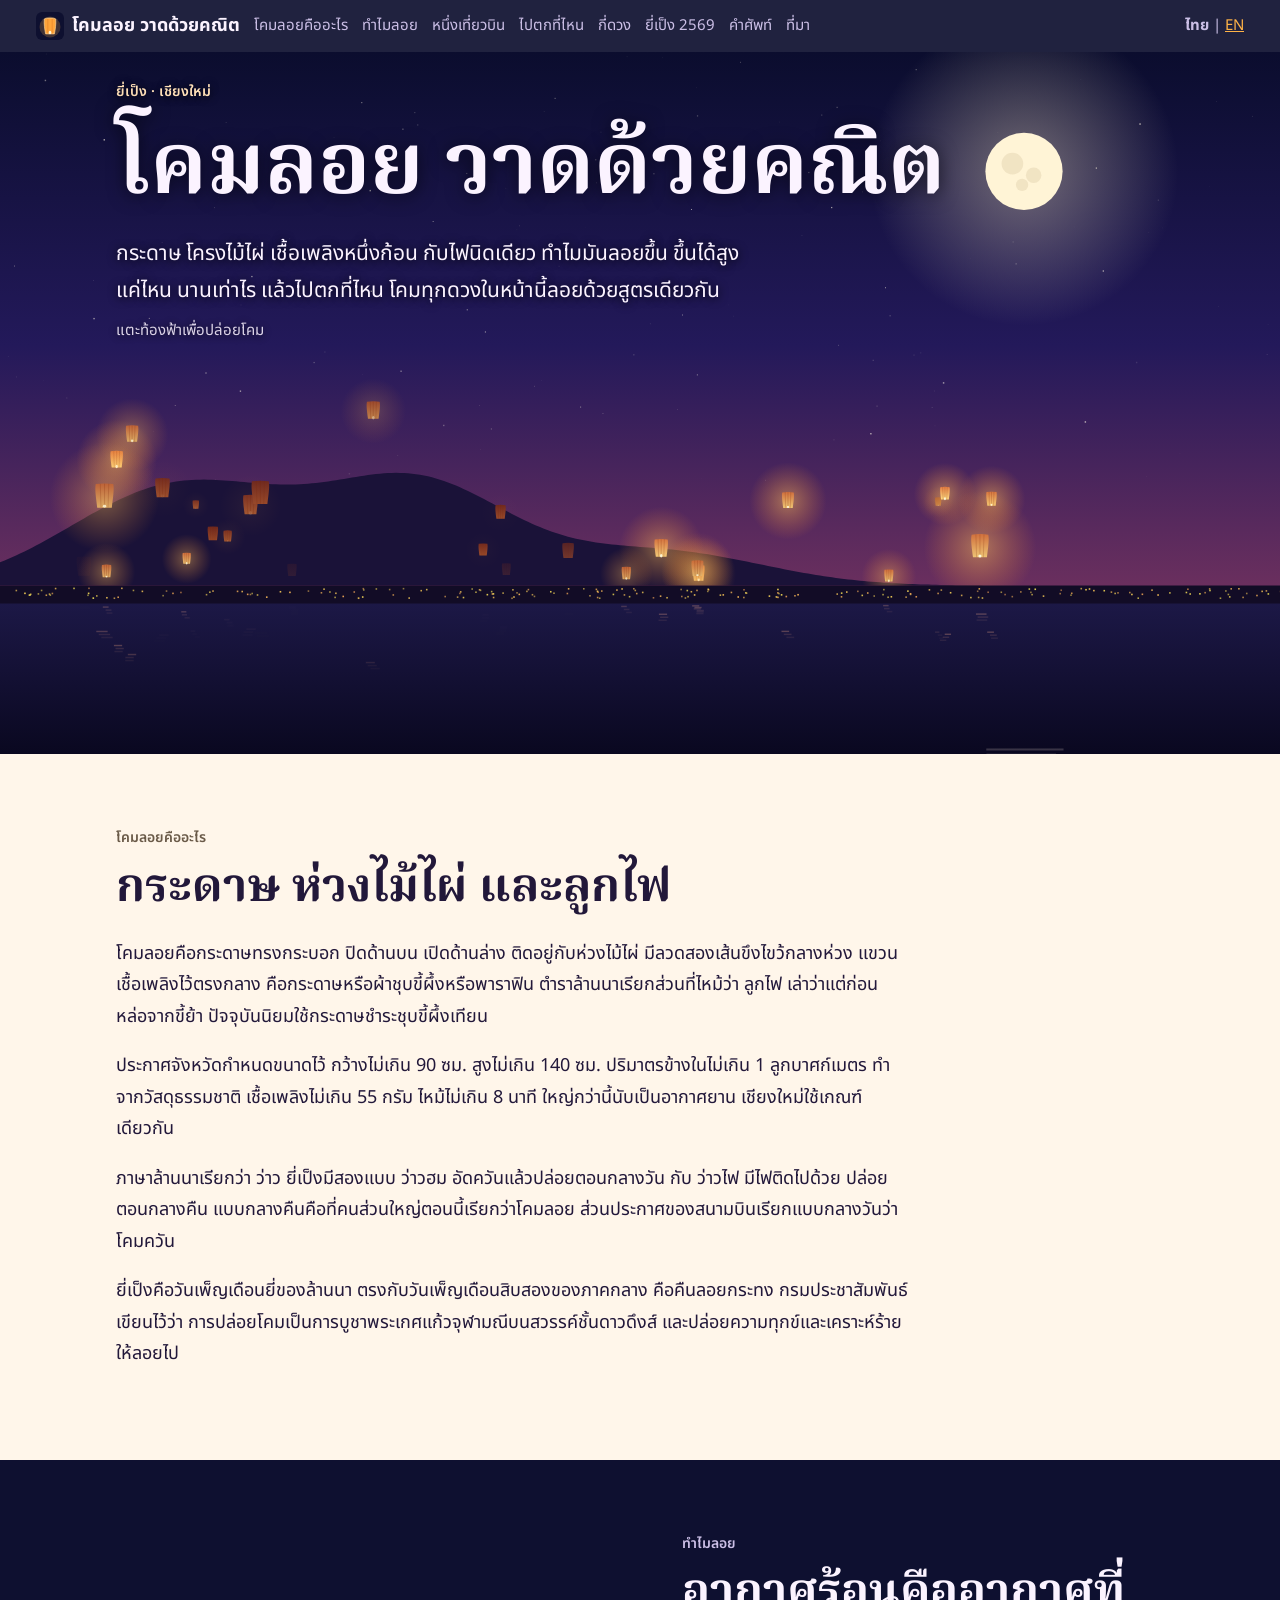
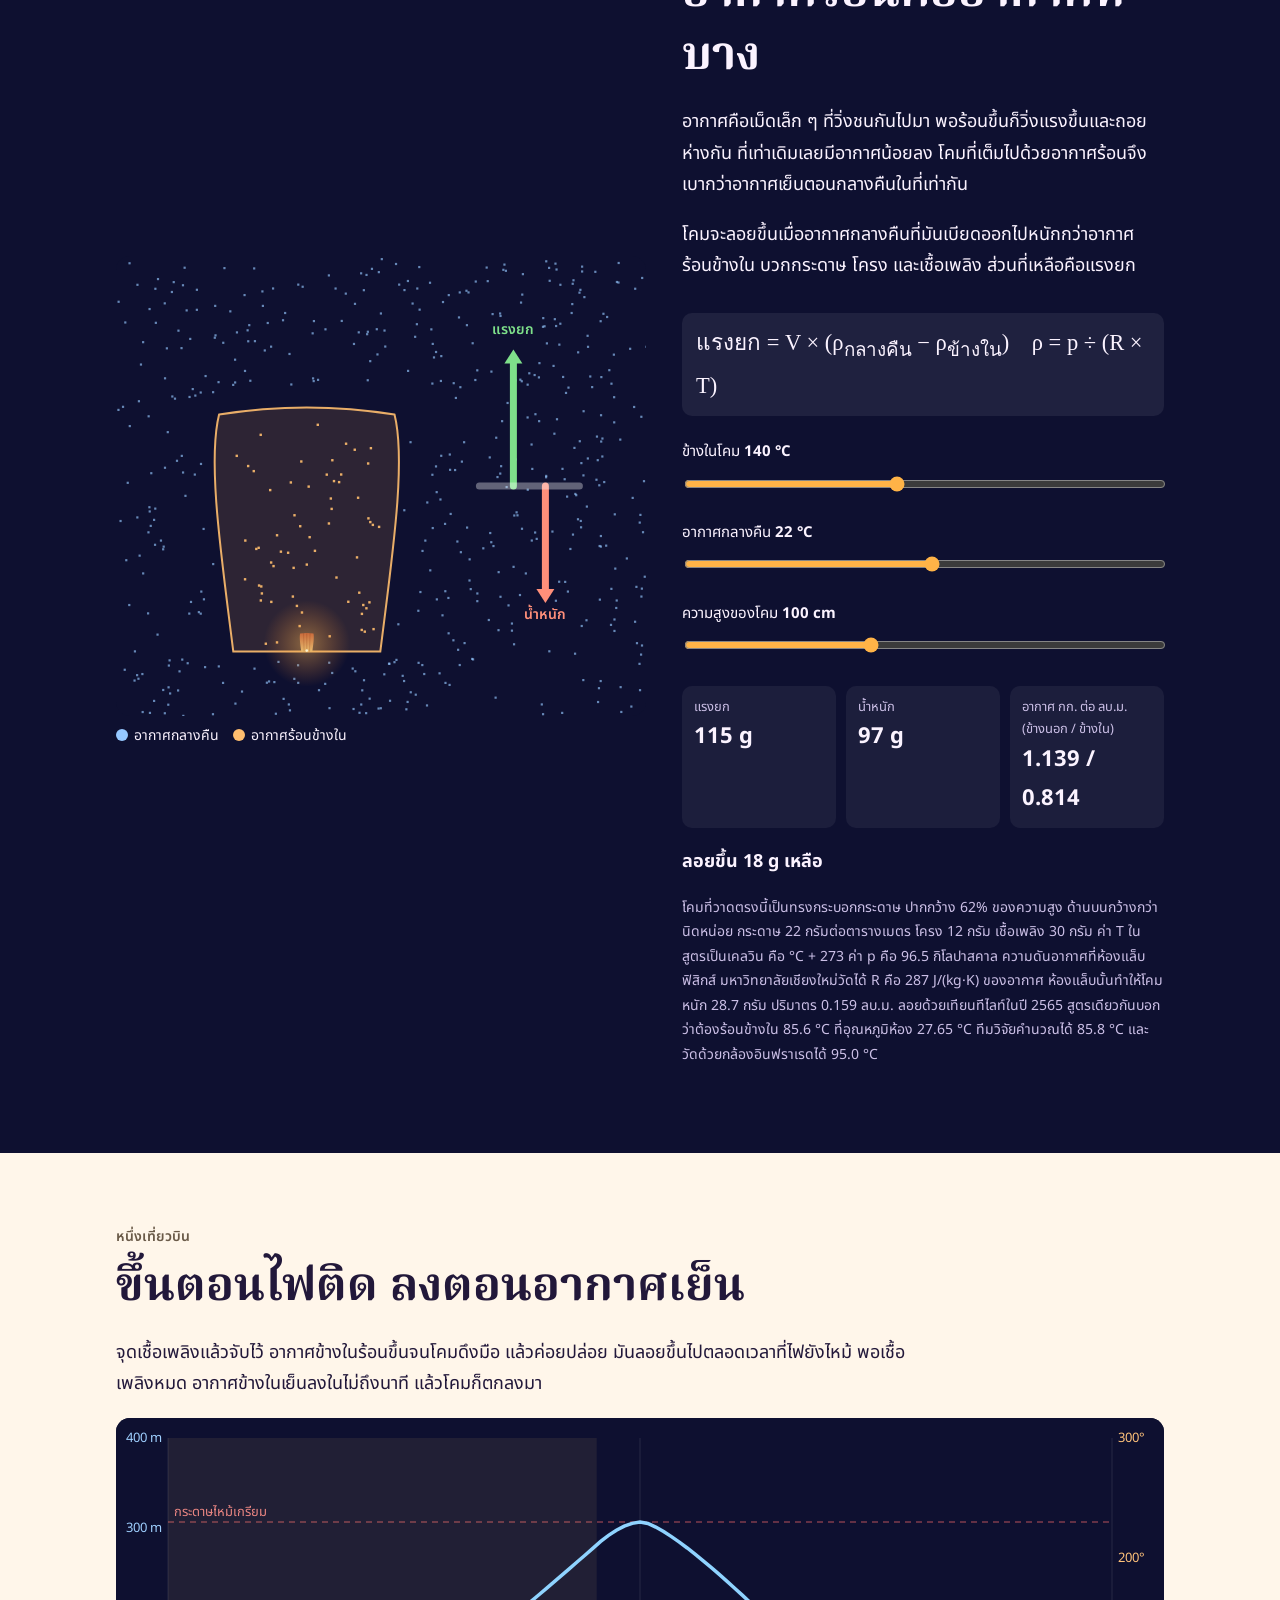
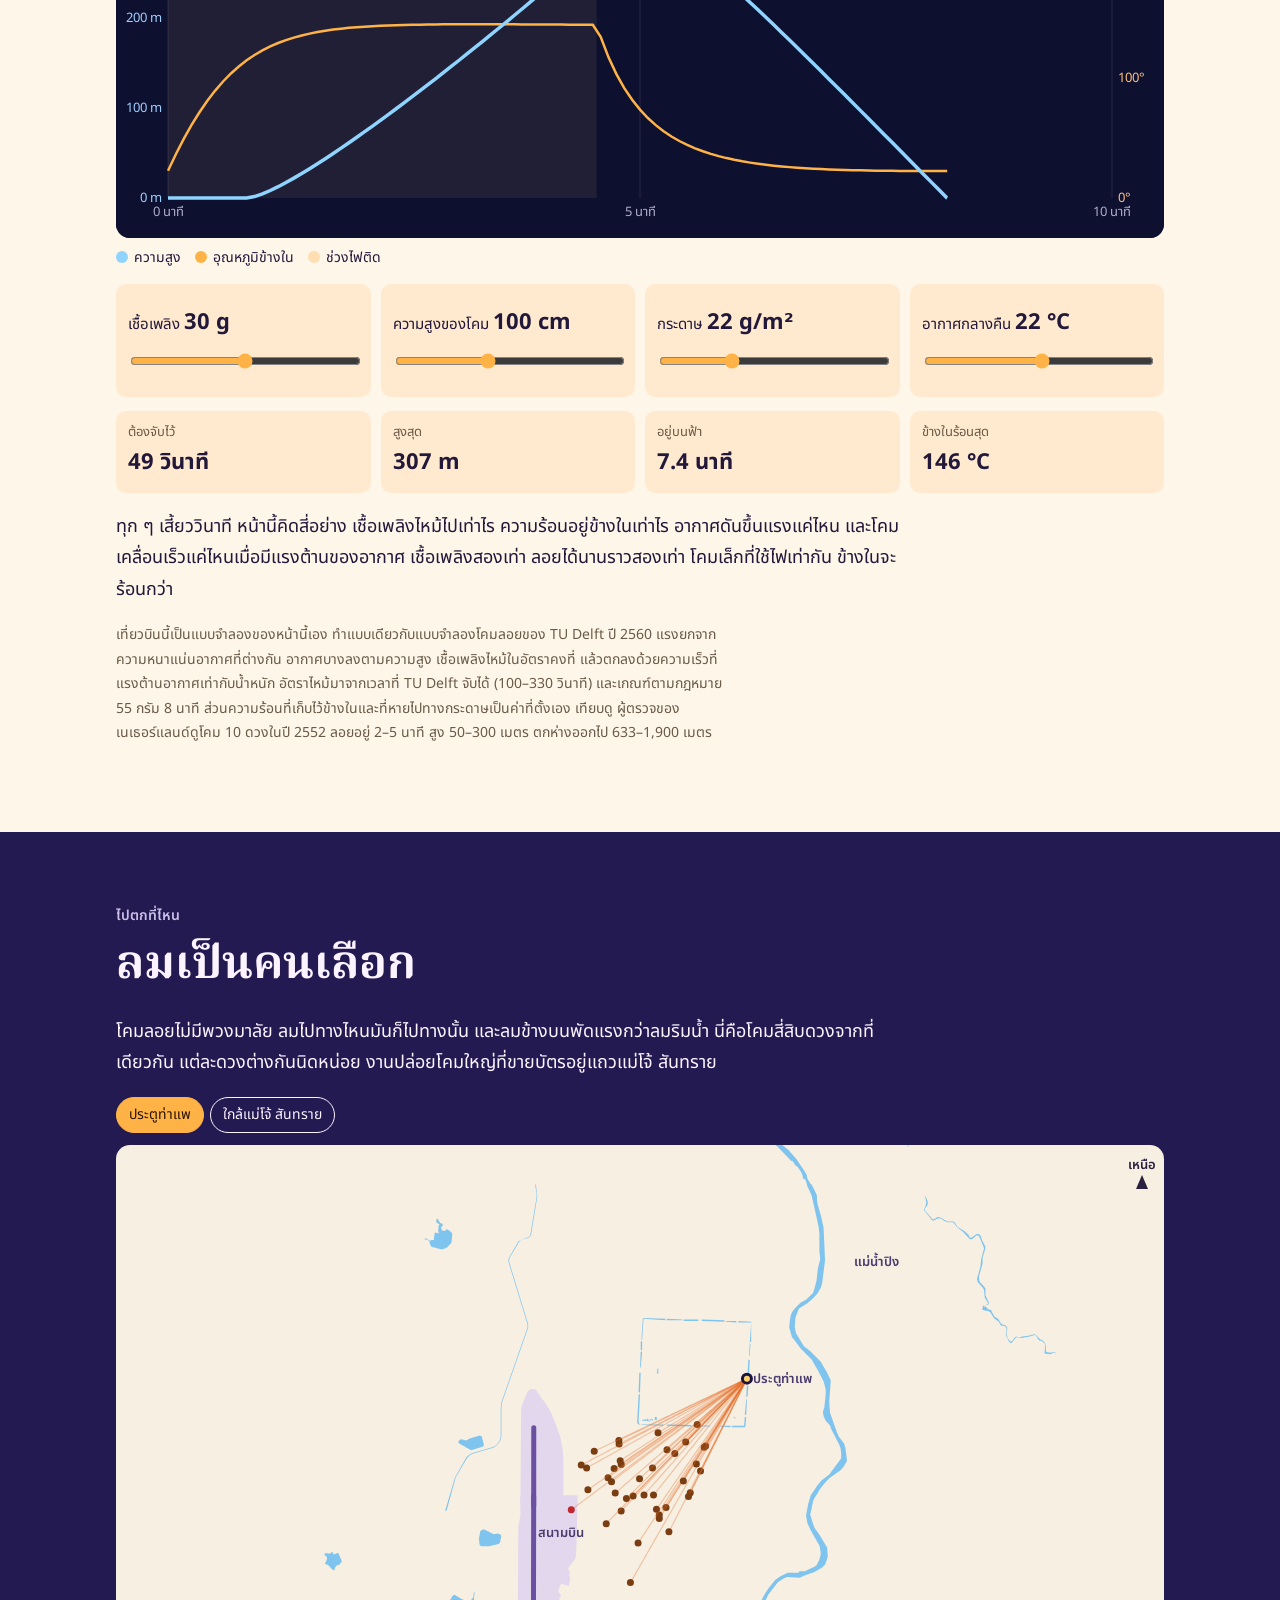
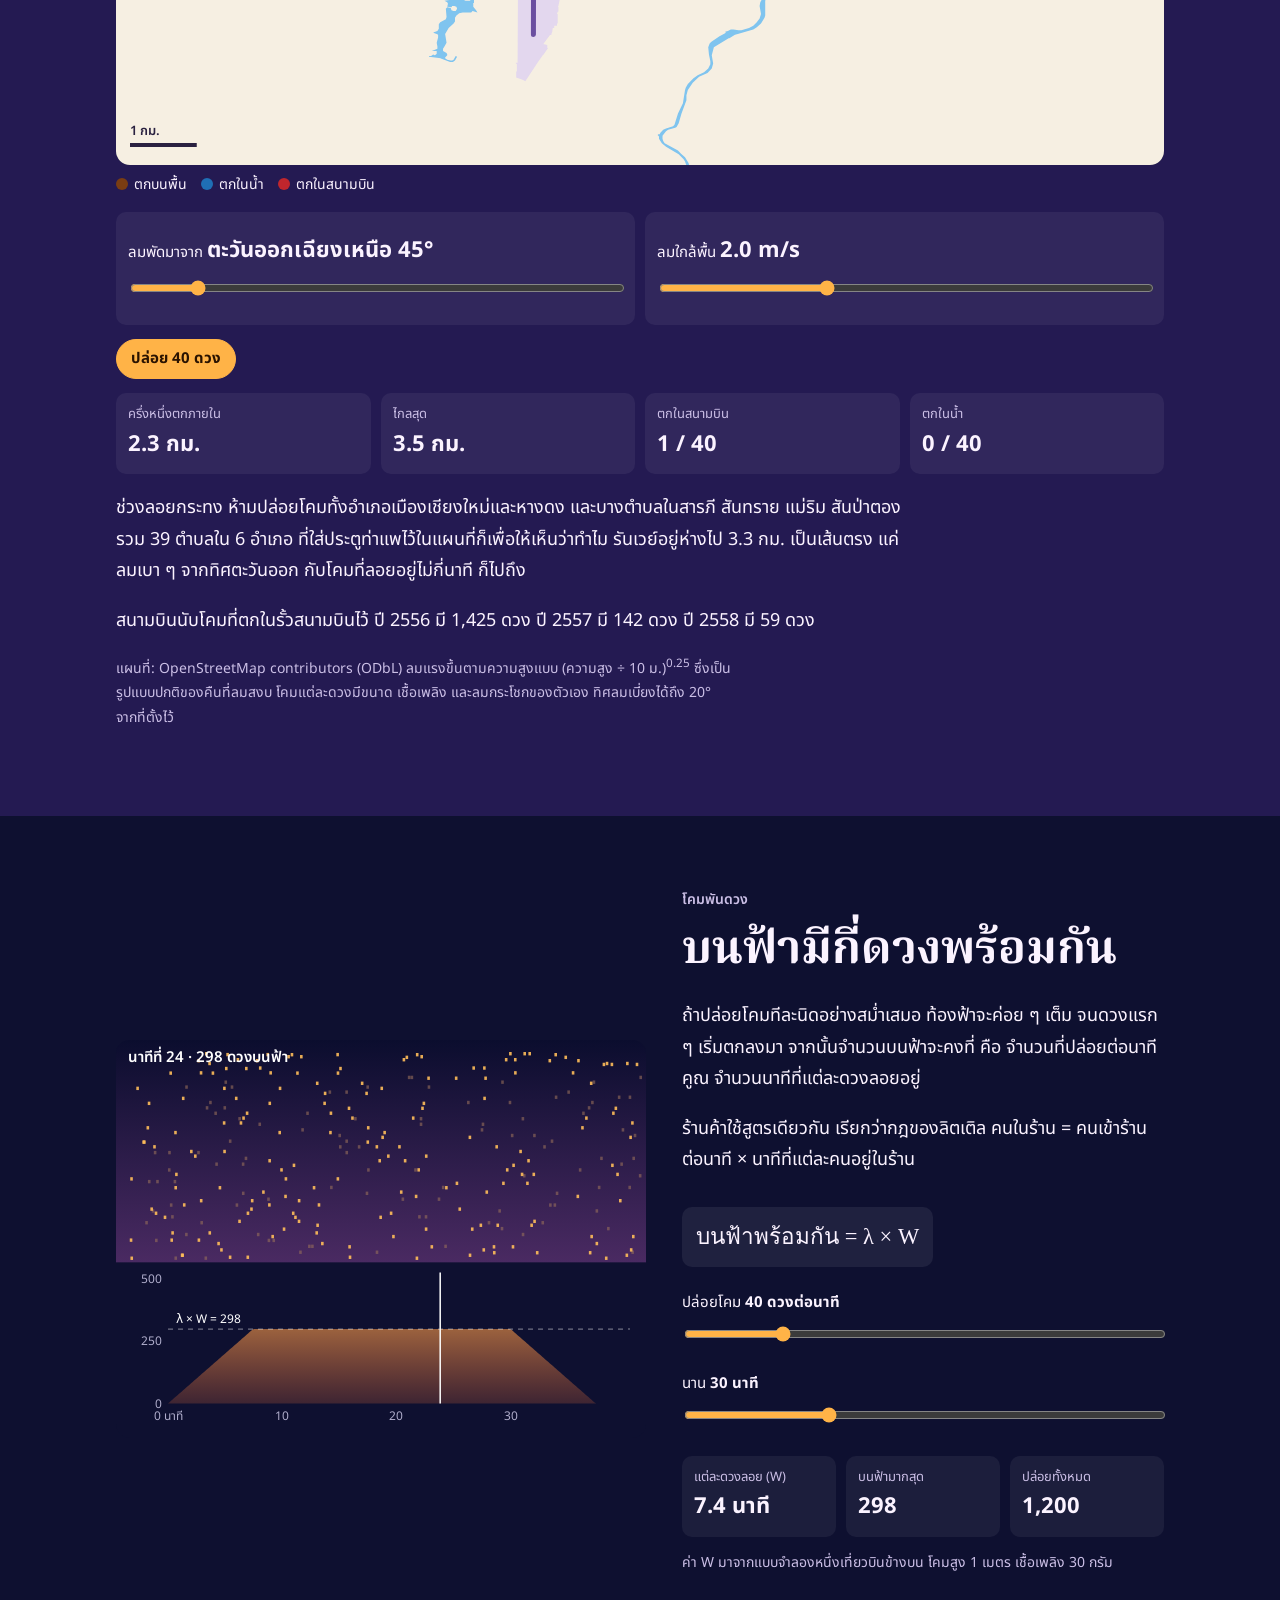
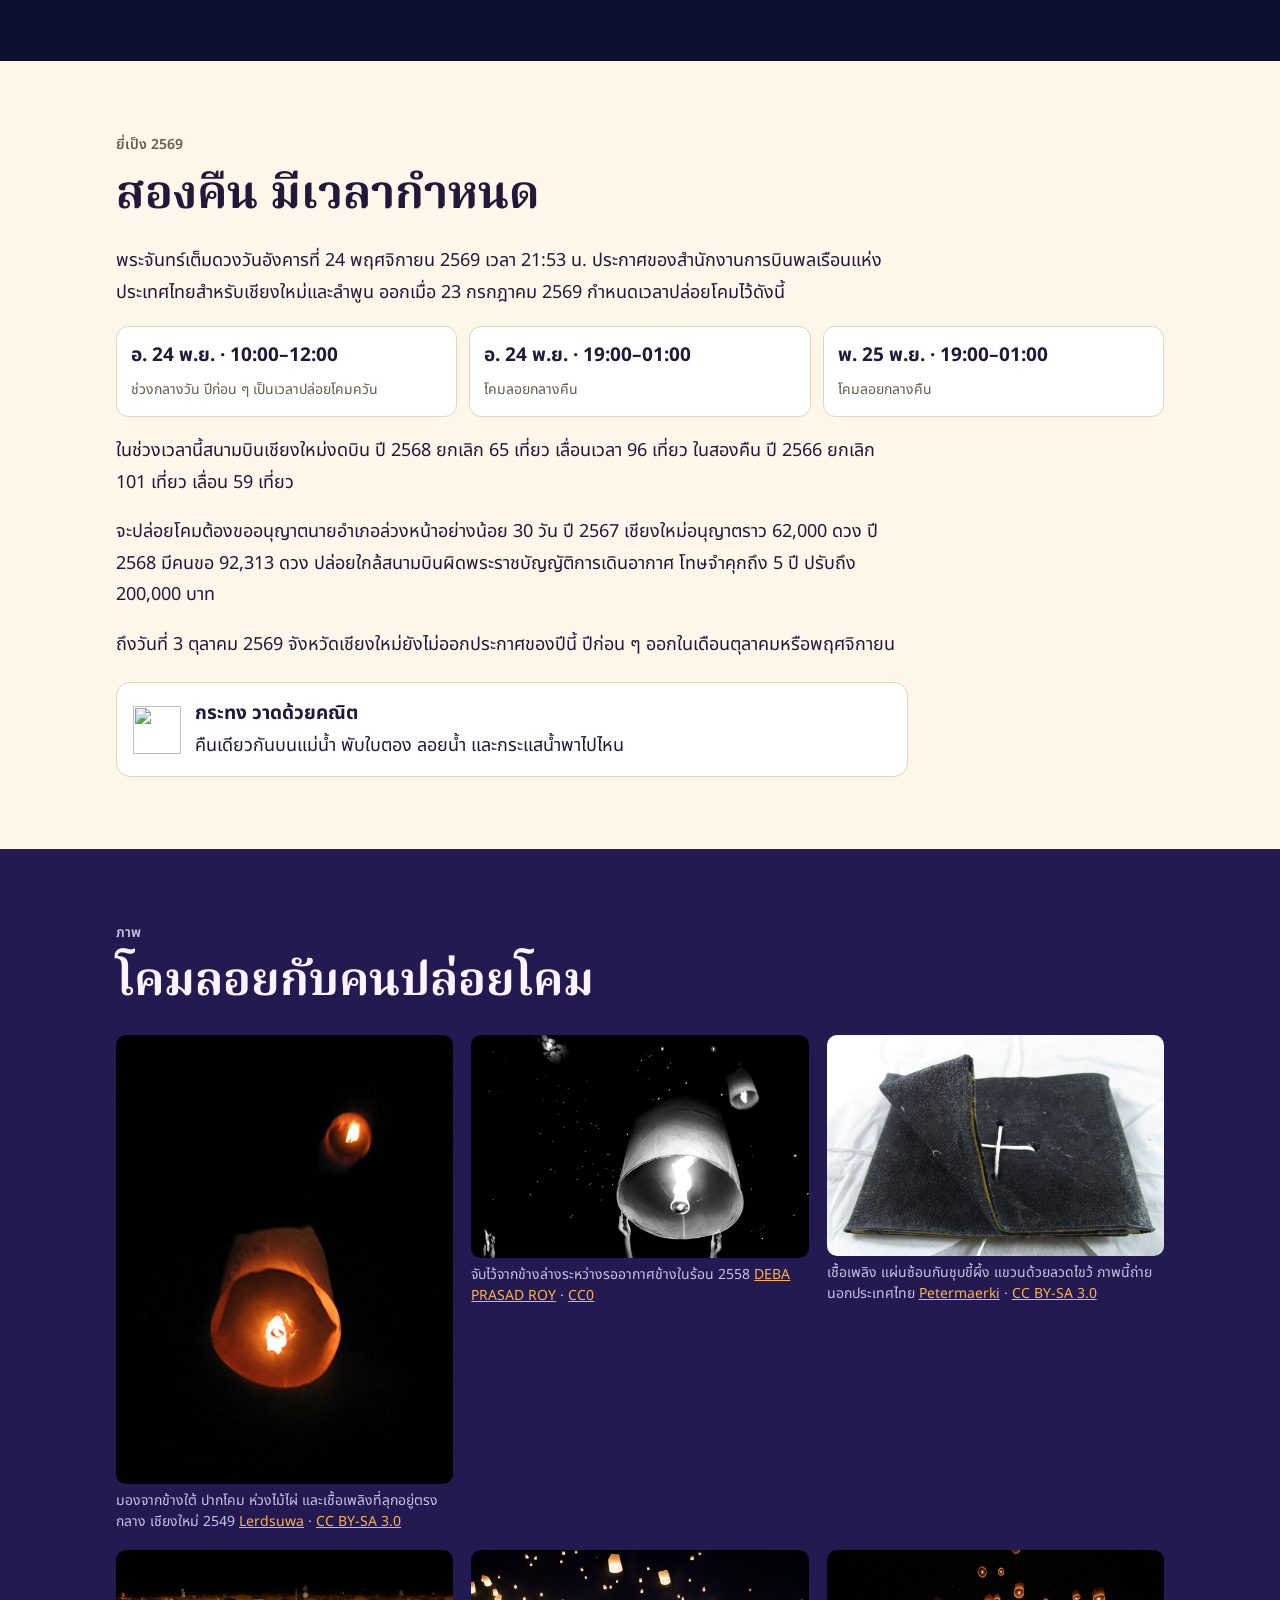
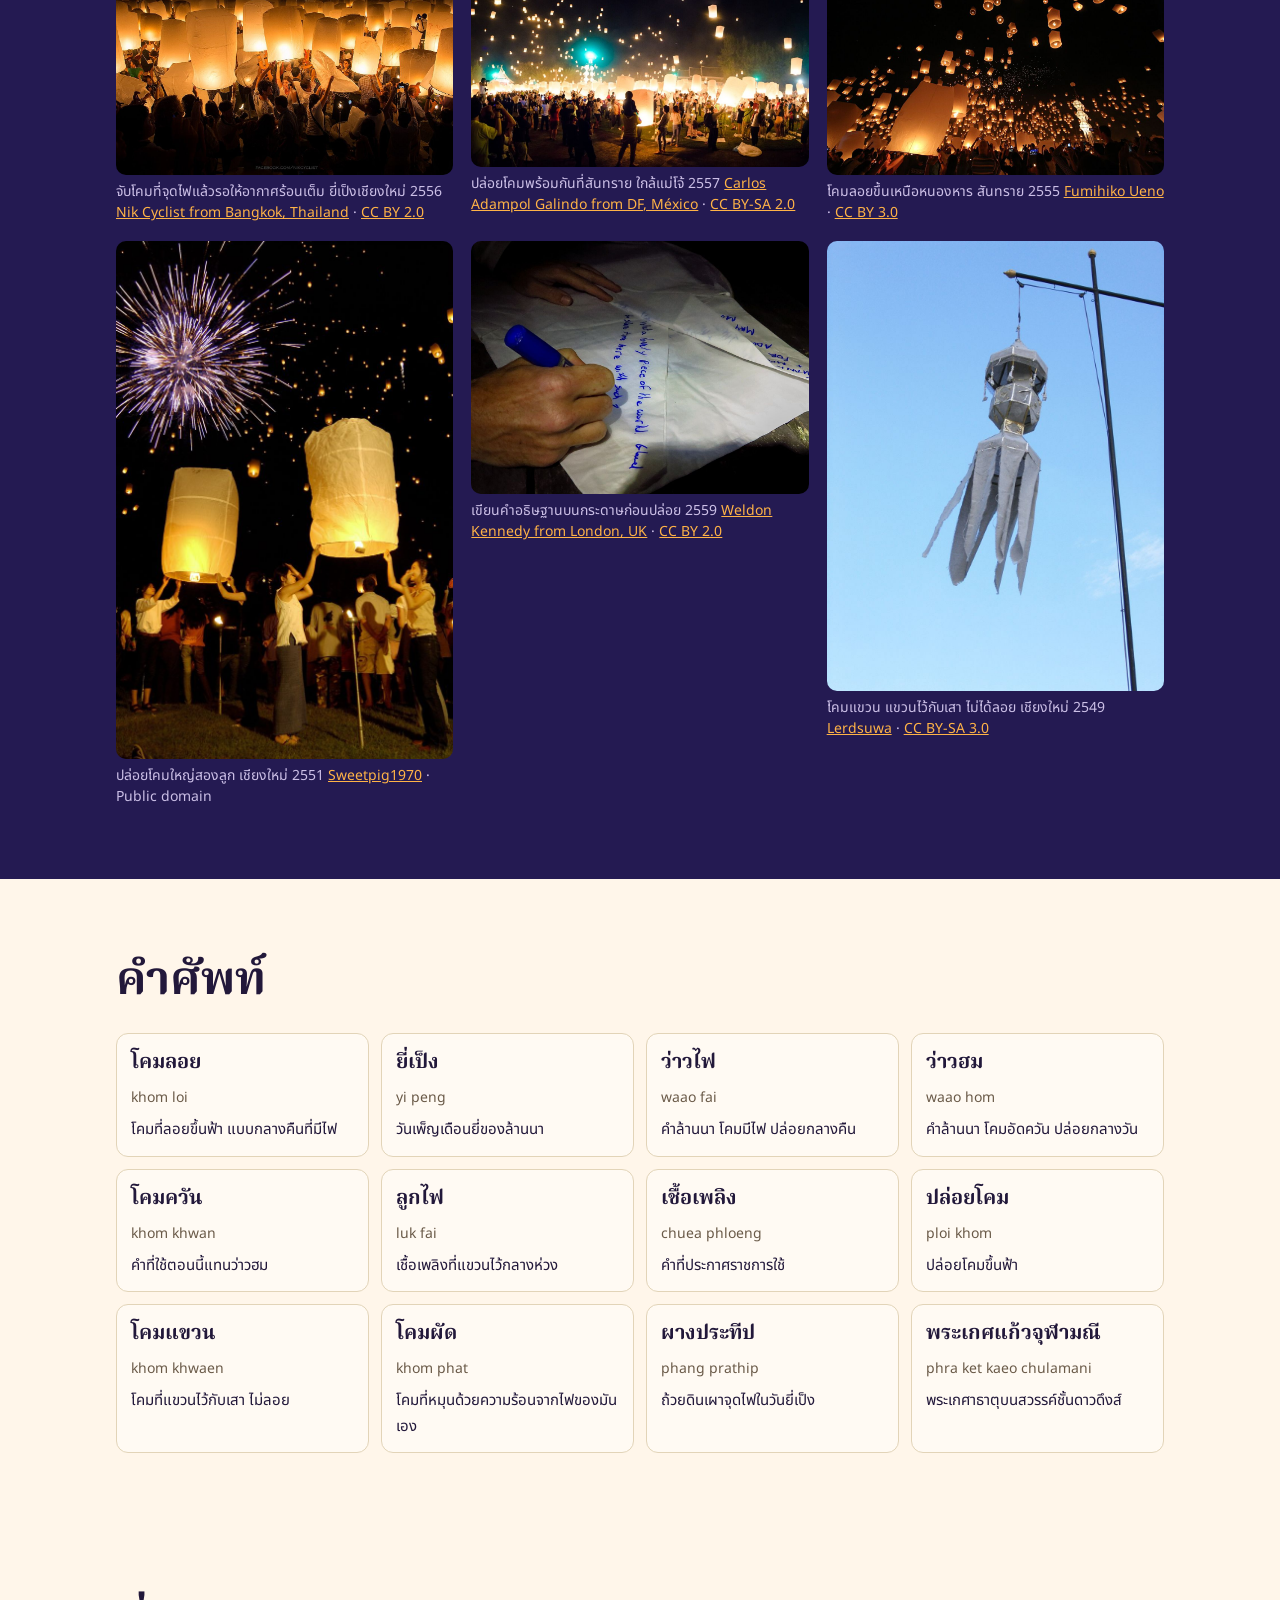
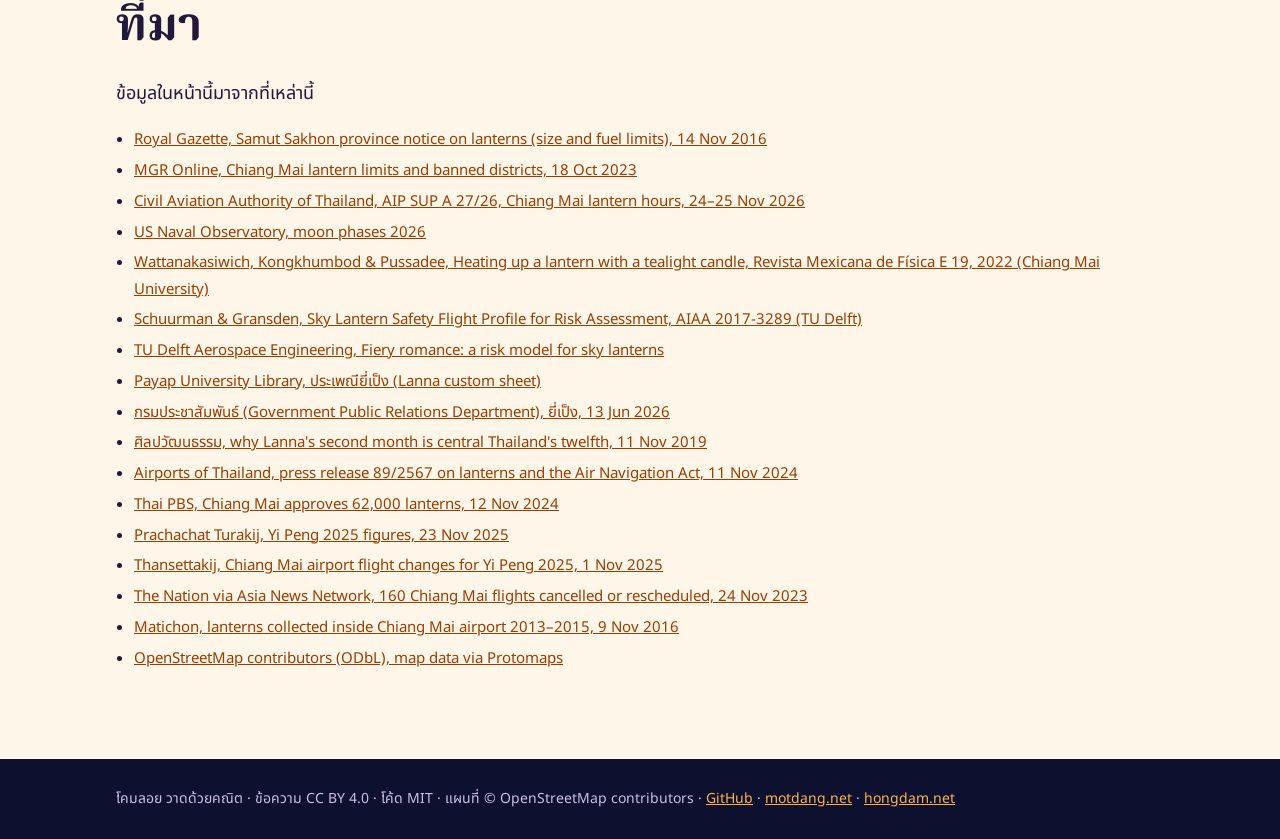
==== docs/th/index.html @ 3a107de6 "Khom Loi, Drawn" ====
<!doctype html><html lang="th" translate="no" class="notranslate"><head>
<meta charset="utf-8"><meta name="viewport" content="width=device-width,initial-scale=1">
<meta name="google" content="notranslate">
<script>if(/[.]translate[.]goog$/.test(location.hostname))location.replace("https://"+location.hostname.slice(0,-15).replace(/--/g,"~").replace(/-/g,".").replace(/~/g,"-")+location.pathname+location.search.replace(/([?&])_x_tr_[^&]*/g,"$1").replace(/[?&]+$/,"").replace(/[?]&+/,"?")+location.hash)</script>
<title>โคมลอย วาดด้วยคณิต · Khom Loi, Drawn</title>
<meta name="description" content="ทำไมโคมลอยยี่เป็งถึงลอยขึ้น ลอยได้สูงแค่ไหน นานเท่าไร และลมพาไปตกที่ไหนในเชียงใหม่ วาดด้วยฟิสิกส์ของอากาศร้อน">
<meta name="theme-color" content="#0e1030">
<link rel="canonical" href="https://motdang.net/sites/khom-loi/th/">
<link rel="alternate" hreflang="en" href="https://motdang.net/sites/khom-loi/"><link rel="alternate" hreflang="th" href="https://motdang.net/sites/khom-loi/th/"><link rel="alternate" hreflang="x-default" href="https://motdang.net/sites/khom-loi/">
<meta property="og:type" content="website"><meta property="og:site_name" content="Khom Loi, Drawn · โคมลอย วาดด้วยคณิต">
<meta property="og:title" content="โคมลอย วาดด้วยคณิต"><meta property="og:description" content="ทำไมโคมลอยยี่เป็งถึงลอยขึ้น ลอยได้สูงแค่ไหน นานเท่าไร และลมพาไปตกที่ไหนในเชียงใหม่ วาดด้วยฟิสิกส์ของอากาศร้อน"><meta property="og:url" content="https://motdang.net/sites/khom-loi/th/">
<meta property="og:image" content="https://motdang.net/sites/khom-loi/card.jpg"><meta property="og:image:secure_url" content="https://motdang.net/sites/khom-loi/card.jpg"><meta property="og:image:type" content="image/jpeg">
<meta property="og:image:width" content="1200"><meta property="og:image:height" content="630">
<meta property="og:image:alt" content="โคมลอยลอยขึ้นเหนือแม่น้ำปิงใต้พระจันทร์เต็มดวง วาดด้วยคณิต">
<meta property="og:locale" content="th_TH"><meta property="og:locale:alternate" content="en_US">
<meta name="twitter:card" content="summary_large_image"><meta name="twitter:image" content="https://motdang.net/sites/khom-loi/card.jpg">
<link rel="icon" href="../icon.svg" type="image/svg+xml">
<link rel="alternate" type="text/plain" href="https://motdang.net/sites/khom-loi/llms.txt" title="llms.txt">
<link rel="preconnect" href="https://fonts.googleapis.com"><link rel="preconnect" href="https://fonts.gstatic.com" crossorigin>
<link href="https://fonts.googleapis.com/css2?family=Fraunces:opsz,wght@9..144,600;9..144,700&family=Noto+Sans+Thai:wght@400;600;700&family=Noto+Serif+Thai:wght@600;700&display=swap" rel="stylesheet">
<script>if(/[?&]card/.test(location.search))document.documentElement.classList.add("card")</script>
<style>:root{--cave:#0e1030;--rock:#241a52;--rock2:#2f2266;--ink:#fbf3ff;--dim:#cbbfe6;--lamp:#ffb347;--water:#7cc8ff;--deep:#7a1f17;--line:#9be38c;--paper:#fff6ea;--pink:#ff8f7a;--pinkd:#c4402a;--text:#22183a;--mute:#6a5a48;--rule:#e2d4b8}
*{box-sizing:border-box}
html{scroll-behavior:smooth;-webkit-text-size-adjust:100%}
body{margin:0;background:var(--paper);color:var(--text);font:17px/1.6 "Noto Sans Thai",system-ui,-apple-system,"Segoe UI",sans-serif}
html[lang=th] body{font-size:18px;line-height:1.75}
a{color:#9a3d00}
.sr{position:absolute;width:1px;height:1px;overflow:hidden;clip:rect(0 0 0 0)}
h1,h2,h3{font-family:Fraunces,"Noto Serif Thai",Georgia,serif;font-weight:700;line-height:1.15;margin:0 0 .4em}
html[lang=th] h1,html[lang=th] h2,html[lang=th] h3{font-family:"Noto Serif Thai",Fraunces,serif;line-height:1.35}
h2{font-size:clamp(28px,4.6vw,46px)}
h3{font-size:22px}
.in{max-width:1080px;margin:0 auto;padding:0 16px}
.kick{font-size:14px;letter-spacing:.06em;text-transform:uppercase;color:var(--mute);margin:0 0 .5em;font-weight:600}
html[lang=th] .kick{text-transform:none;letter-spacing:0}
.intro{font-size:19px;max-width:44em}
.sec{padding:72px 0}
.sec p{max-width:44em}
.dark{background:var(--cave);color:var(--ink)}
.dark a{color:var(--lamp)}
.dark .kick{color:var(--dim)}
.rock{background:var(--rock);color:var(--ink)}
.rock a{color:var(--lamp)}
.rock .kick{color:var(--dim)}
canvas{display:block;width:100%;touch-action:pan-y}
.cv{border-radius:14px;background:#0e1030}
.note{font-size:14px;color:var(--mute);margin-top:.6em}
.dark .note,.rock .note{color:var(--dim)}
/* top bar */
header.top{position:sticky;top:0;z-index:20;background:rgba(14,16,48,.92);backdrop-filter:blur(8px);-webkit-backdrop-filter:blur(8px);color:var(--ink);transition:transform .25s}
header.top .in{display:flex;align-items:center;gap:14px;min-height:52px;max-width:1240px}
.brand{display:flex;align-items:center;gap:8px;color:var(--ink);text-decoration:none;font-weight:700;white-space:nowrap}
.brand svg{width:28px;height:28px}
header.top nav{display:flex;gap:14px;overflow-x:auto;scrollbar-width:none;flex:1;font-size:15px}
header.top nav::-webkit-scrollbar{display:none}
header.top nav a{color:var(--dim);text-decoration:none;white-space:nowrap;padding:6px 0}
header.top nav a:hover{color:var(--lamp)}
.lang{white-space:nowrap;font-size:15px;color:var(--dim)}
.lang a{color:var(--lamp)}
body.nav-away header.top{transform:translateY(-100%)}
@media (max-width:720px){.brand span{display:none}}
/* hero */
.hero{position:relative;background:var(--cave);color:var(--ink);overflow:hidden}
.hero canvas{height:min(78vh,720px);min-height:460px}
.hero-t{position:absolute;left:0;right:0;top:0;padding:28px 16px 0;max-width:1080px;margin:0 auto;pointer-events:none}
.hero-t h1{font-size:clamp(38px,7.4vw,86px);margin:0;text-shadow:0 2px 18px rgba(0,0,0,.6)}
.hero-t .kick{color:#ffe0b8;text-shadow:0 1px 8px #000}
.hero-t .lede{font-size:clamp(17px,2.2vw,21px);max-width:30em;text-shadow:0 1px 10px #000;margin:.4em 0 0}
.tbar{display:flex;flex-wrap:wrap;align-items:center;gap:10px 14px;padding:12px 16px 18px;max-width:1080px;margin:0 auto}
.tbar input[type=range]{flex:1 1 280px;accent-color:var(--lamp);min-height:32px}
.tdate{font-weight:700;min-width:9em;font-variant-numeric:tabular-nums}
.tev{flex:1 1 100%;margin:0;min-height:3.4em;color:#e9e3d4;font-size:17px;max-width:46em}
.pill{font:inherit;font-size:15px;border:1.5px solid currentColor;background:transparent;color:inherit;border-radius:999px;padding:6px 14px;cursor:pointer;min-height:36px}
.pill.hot{background:var(--lamp);color:#2a1300;border-color:var(--lamp);font-weight:700}
.pill[aria-pressed=true]{background:var(--ink);color:var(--cave)}
.btns{display:flex;flex-wrap:wrap;gap:8px;margin:12px 0}
html.card header.top,html.card .tbar,html.card main>section:not(.hero),html.card footer{display:none}
html.card .hero canvas{height:100vh;min-height:0}
html.card .hero-t{padding-top:46px;padding-left:56px;max-width:none}
html.card .hero-t h1{font-size:96px}
.ph{display:grid;grid-template-columns:repeat(auto-fit,minmax(300px,1fr));gap:18px;margin-top:20px}
.ph figure{margin:0}
.ph img{width:100%;height:auto;border-radius:10px;display:block;background:#ddd}
.ph figcaption{font-size:14px;color:var(--mute);margin-top:6px;line-height:1.5}
.dark .ph figcaption,.rock .ph figcaption{color:var(--dim)}
.src{font-size:15px;padding-left:1.2em}
.src li{margin:.3em 0}
footer.bot{background:var(--cave);color:var(--dim);padding:28px 0;font-size:14px}
footer.bot a{color:var(--lamp)}
.math{font-family:"STIX Two Math","Cambria Math",Georgia,serif;font-size:1.15em;background:rgba(255,179,71,.14);border-radius:6px;padding:1px 7px;white-space:nowrap}
.dark .math,.rock .math{background:rgba(255,179,71,.16);color:#ffd9a8}
.seg{display:flex;flex-wrap:wrap;gap:6px;margin:12px 0}
.seg .pill{font-size:14px;padding:5px 12px;min-height:34px}
.seg .pill[aria-pressed=true]{background:var(--lamp);color:#2a1300;border-color:var(--lamp)}
.fz{margin-top:8px}
.fz b{font-size:19px;color:var(--lamp)}
.fz p{margin:.2em 0 0}
.steps{display:flex;flex-wrap:wrap;gap:6px;margin:12px 0}
.steps .pill{min-width:40px}
.steptext{min-height:4.8em;margin:.4em 0 0}
.glos{display:grid;grid-template-columns:repeat(auto-fill,minmax(250px,1fr));gap:12px;margin-top:20px}
.glos div{background:#fffaf3;border:1px solid var(--rule);border-radius:12px;padding:12px 14px}
.glos b{display:block;font-size:20px;font-family:"Noto Serif Thai",Fraunces,serif}
.glos i{font-style:normal;color:var(--mute);font-size:14px}
.glos p{margin:.3em 0 0;font-size:15px}
#owncv{cursor:crosshair;touch-action:none}
.cv{background:#0e1030}
.hero{background:#0e1030}
.lede-wrap{max-width:46em}
html.card .cardline{display:block}
.cardline{display:none;font-size:22px;color:#ffe0b8;margin-top:16px;text-shadow:0 1px 8px #000}
.cardline span{font-size:18px;color:var(--lamp)}
.two{display:grid;grid-template-columns:1.1fr 1fr;gap:36px;align-items:center}
@media (max-width:860px){.two{grid-template-columns:1fr}}
.readout{display:grid;grid-template-columns:repeat(auto-fit,minmax(140px,1fr));gap:10px;margin:14px 0}
.readout div{background:rgba(255,255,255,.06);border-radius:10px;padding:10px 12px}
.sec:not(.dark):not(.rock) .readout div{background:#ffe9cf}
.readout span{display:block;font-size:13px;color:var(--dim)}
.sec:not(.dark):not(.rock) .readout span{color:var(--mute)}
.readout b{font-size:22px;font-variant-numeric:tabular-nums}
input[type=range]{width:100%;accent-color:var(--lamp);min-height:32px}
label.lab{display:block;font-size:15px;margin-top:10px}
@media (prefers-reduced-motion:reduce){html{scroll-behavior:auto}}
.ph img{max-height:560px;object-fit:contain;background:transparent}
html.card .lede{display:none}
.warn{background:#ffe1dc;color:#7a1408;border-radius:10px;padding:10px 14px;margin:12px 0;font-weight:600}
.dark .warn,.rock .warn{background:rgba(255,120,100,.18);color:#ffd2c8}
.eq{font-family:"STIX Two Math","Cambria Math",Georgia,serif;font-size:1.25em;margin:.6em 0;padding:10px 14px;border-radius:10px;background:rgba(255,255,255,.07);display:inline-block}
.sec:not(.dark):not(.rock) .eq{background:#fff;border:1px solid var(--rule)}
.dates{display:grid;grid-template-columns:repeat(auto-fit,minmax(240px,1fr));gap:12px;margin:18px 0}
.dates div{background:#fff;border:1px solid var(--rule);border-radius:12px;padding:12px 14px}
.dark .dates div,.rock .dates div{background:rgba(255,255,255,.06);border-color:rgba(255,255,255,.12)}
.dates b{display:block;font-size:19px}
.dates span{font-size:14px;color:var(--mute)}
.dark .dates span,.rock .dates span{color:var(--dim)}
.legend{display:flex;flex-wrap:wrap;gap:14px;font-size:14px;margin:8px 0}
.legend i{display:inline-block;width:12px;height:12px;border-radius:50%;margin-right:6px;vertical-align:-1px}
.roman{color:var(--mute);font-style:normal;font-size:.9em}
.dark .roman,.rock .roman{color:var(--dim)}
.sib{display:flex;gap:14px;align-items:center;background:#fff;border:1px solid var(--rule);border-radius:14px;padding:14px 16px;margin-top:22px;text-decoration:none;color:inherit;max-width:44em}
.sib b{display:block;font-size:19px}
.sib:hover{border-color:var(--lamp)}
.hero-t .hint{font-size:15px;opacity:.85;margin-top:.6em;text-shadow:0 1px 8px #000}
html.card .hint{display:none}
</style>
</head><body>
<header class="top"><div class="in"><a class="brand" href="#top"><img src="../icon.svg" width="28" height="28" alt=""><span>โคมลอย วาดด้วยคณิต</span></a>
<nav aria-label="หัวข้อ"><a href="#what">โคมลอยคืออะไร</a><a href="#lift">ทำไมลอย</a><a href="#flight">หนึ่งเที่ยวบิน</a><a href="#drift">ไปตกที่ไหน</a><a href="#sky">กี่ดวง</a><a href="#yipeng">ยี่เป็ง 2569</a><a href="#words">คำศัพท์</a><a href="#sources">ที่มา</a></nav>
<span class="lang"><b>ไทย</b> | <a href="../" hreflang="en">EN</a></span></div></header>
<main><section id="top" class="hero"><canvas id="scene" role="img" aria-label="ท้องฟ้ากลางคืนเหนือเชียงใหม่ มีโคมลอยลอยขึ้น ทุกดวงลอยตามฟิสิกส์ในหน้านี้"></canvas>
<div class="hero-t"><p class="kick">ยี่เป็ง · เชียงใหม่</p><h1>โคมลอย วาดด้วยคณิต</h1><p class="lede">กระดาษ โครงไม้ไผ่ เชื้อเพลิงหนึ่งก้อน กับไฟนิดเดียว ทำไมมันลอยขึ้น ขึ้นได้สูงแค่ไหน นานเท่าไร แล้วไปตกที่ไหน โคมทุกดวงในหน้านี้ลอยด้วยสูตรเดียวกัน</p><p class="hint">แตะท้องฟ้าเพื่อปล่อยโคม</p><p class="cardline">ทำไมลอย ลอยสูงแค่ไหน ไปตกที่ไหน<br><span>motdang.net/sites/khom-loi</span></p></div></section>
<section id="what" class="sec"><div class="in"><p class="kick">โคมลอยคืออะไร</p><h2>กระดาษ ห่วงไม้ไผ่ และลูกไฟ</h2><p>โคมลอยคือกระดาษทรงกระบอก ปิดด้านบน เปิดด้านล่าง ติดอยู่กับห่วงไม้ไผ่ มีลวดสองเส้นขึงไขว้กลางห่วง แขวนเชื้อเพลิงไว้ตรงกลาง คือกระดาษหรือผ้าชุบขี้ผึ้งหรือพาราฟิน ตำราล้านนาเรียกส่วนที่ไหม้ว่า ลูกไฟ เล่าว่าแต่ก่อนหล่อจากขี้ย้า ปัจจุบันนิยมใช้กระดาษชำระชุบขี้ผึ้งเทียน</p><p>ประกาศจังหวัดกำหนดขนาดไว้ กว้างไม่เกิน 90 ซม. สูงไม่เกิน 140 ซม. ปริมาตรข้างในไม่เกิน 1 ลูกบาศก์เมตร ทำจากวัสดุธรรมชาติ เชื้อเพลิงไม่เกิน 55 กรัม ไหม้ไม่เกิน 8 นาที ใหญ่กว่านี้นับเป็นอากาศยาน เชียงใหม่ใช้เกณฑ์เดียวกัน</p><p>ภาษาล้านนาเรียกว่า ว่าว ยี่เป็งมีสองแบบ ว่าวฮม อัดควันแล้วปล่อยตอนกลางวัน กับ ว่าวไฟ มีไฟติดไปด้วย ปล่อยตอนกลางคืน แบบกลางคืนคือที่คนส่วนใหญ่ตอนนี้เรียกว่าโคมลอย ส่วนประกาศของสนามบินเรียกแบบกลางวันว่า โคมควัน</p><p>ยี่เป็งคือวันเพ็ญเดือนยี่ของล้านนา ตรงกับวันเพ็ญเดือนสิบสองของภาคกลาง คือคืนลอยกระทง กรมประชาสัมพันธ์เขียนไว้ว่า การปล่อยโคมเป็นการบูชาพระเกศแก้วจุฬามณีบนสวรรค์ชั้นดาวดึงส์ และปล่อยความทุกข์และเคราะห์ร้ายให้ลอยไป</p></div></section>
<section id="lift" class="sec dark"><div class="in two"><div><canvas id="liftcv" class="cv" role="img" aria-label="อากาศร้อนคืออากาศที่บาง"></canvas>
<p class="legend"><span><i style="background:#96c8ff"></i>อากาศกลางคืน</span><span><i style="background:#ffbe6e"></i>อากาศร้อนข้างใน</span></p></div>
<div><p class="kick">ทำไมลอย</p><h2>อากาศร้อนคืออากาศที่บาง</h2><p>อากาศคือเม็ดเล็ก ๆ ที่วิ่งชนกันไปมา พอร้อนขึ้นก็วิ่งแรงขึ้นและถอยห่างกัน ที่เท่าเดิมเลยมีอากาศน้อยลง โคมที่เต็มไปด้วยอากาศร้อนจึงเบากว่าอากาศเย็นตอนกลางคืนในที่เท่ากัน</p><p>โคมจะลอยขึ้นเมื่ออากาศกลางคืนที่มันเบียดออกไปหนักกว่าอากาศร้อนข้างใน บวกกระดาษ โครง และเชื้อเพลิง ส่วนที่เหลือคือแรงยก</p>
<p class="eq">แรงยก = V × (ρ<sub>กลางคืน</sub> − ρ<sub>ข้างใน</sub>) &nbsp;&nbsp; ρ = p ÷ (R × T)</p>
<label class="lab" for="ti">ข้างในโคม <b id="tio"></b></label><input id="ti" type="range" min="30" max="280" step="1" value="140"><label class="lab" for="ta">อากาศกลางคืน <b id="tao"></b></label><input id="ta" type="range" min="5" max="38" step="1" value="22"><label class="lab" for="lh">ความสูงของโคม <b id="lho"></b></label><input id="lh" type="range" min="50" max="180" step="1" value="100">
<div class="readout"><div><span>แรงยก</span><b id="rlift">–</b></div><div><span>น้ำหนัก</span><b id="rweight">–</b></div><div><span>อากาศ กก. ต่อ ลบ.ม. (ข้างนอก / ข้างใน)</span><b id="rrho">–</b></div></div>
<p><b id="rnet"></b></p><p id="hotwarn" class="warn" hidden>ร้อนเกินราว 230 °C กระดาษเริ่มไหม้เกรียม ในการทดลองของ TU Delft ยอดโคมดวงหนึ่งติดไฟหลังจุด 105 วินาที ทั้งที่เชื้อเพลิงยังไหม้อยู่</p>
<p class="note">โคมที่วาดตรงนี้เป็นทรงกระบอกกระดาษ ปากกว้าง 62% ของความสูง ด้านบนกว้างกว่านิดหน่อย กระดาษ 22 กรัมต่อตารางเมตร โครง 12 กรัม เชื้อเพลิง 30 กรัม ค่า T ในสูตรเป็นเคลวิน คือ °C + 273 ค่า p คือ 96.5 กิโลปาสคาล ความดันอากาศที่ห้องแล็บฟิสิกส์ มหาวิทยาลัยเชียงใหม่วัดได้ R คือ 287 J/(kg·K) ของอากาศ ห้องแล็บนั้นทำให้โคมหนัก 28.7 กรัม ปริมาตร 0.159 ลบ.ม. ลอยด้วยเทียนทีไลท์ในปี 2565 สูตรเดียวกันบอกว่าต้องร้อนข้างใน 85.6 °C ที่อุณหภูมิห้อง 27.65 °C ทีมวิจัยคำนวณได้ 85.8 °C และวัดด้วยกล้องอินฟราเรดได้ 95.0 °C</p></div></div></section>
<section id="flight" class="sec"><div class="in"><p class="kick">หนึ่งเที่ยวบิน</p><h2>ขึ้นตอนไฟติด ลงตอนอากาศเย็น</h2><p>จุดเชื้อเพลิงแล้วจับไว้ อากาศข้างในร้อนขึ้นจนโคมดึงมือ แล้วค่อยปล่อย มันลอยขึ้นไปตลอดเวลาที่ไฟยังไหม้ พอเชื้อเพลิงหมด อากาศข้างในเย็นลงในไม่ถึงนาที แล้วโคมก็ตกลงมา</p>
<canvas id="flightcv" class="cv" role="img" aria-label="ขึ้นตอนไฟติด ลงตอนอากาศเย็น"></canvas>
<p class="legend"><span><i style="background:#8fd3ff"></i>ความสูง</span><span><i style="background:#ffb347"></i>อุณหภูมิข้างใน</span><span><i style="background:rgba(255,200,120,.5)"></i>ช่วงไฟติด</span></p>
<div class="readout" style="grid-template-columns:repeat(auto-fit,minmax(200px,1fr))"><div><label class="lab" for="ff">เชื้อเพลิง <b id="ffo"></b></label><input id="ff" type="range" min="5" max="55" step="1" value="30"></div><div><label class="lab" for="fh">ความสูงของโคม <b id="fho"></b></label><input id="fh" type="range" min="60" max="160" step="1" value="100"></div><div><label class="lab" for="fg">กระดาษ <b id="fgo"></b></label><input id="fg" type="range" min="12" max="45" step="1" value="22"></div><div><label class="lab" for="fta">อากาศกลางคืน <b id="ftao"></b></label><input id="fta" type="range" min="5" max="38" step="1" value="22"></div></div>
<div class="readout"><div><span>ต้องจับไว้</span><b id="fhold">–</b></div><div><span>สูงสุด</span><b id="ftop">–</b></div><div><span>อยู่บนฟ้า</span><b id="faloft">–</b></div><div><span>ข้างในร้อนสุด</span><b id="fhot">–</b></div></div>
<p>ทุก ๆ เสี้ยววินาที หน้านี้คิดสี่อย่าง เชื้อเพลิงไหม้ไปเท่าไร ความร้อนอยู่ข้างในเท่าไร อากาศดันขึ้นแรงแค่ไหน และโคมเคลื่อนเร็วแค่ไหนเมื่อมีแรงต้านของอากาศ เชื้อเพลิงสองเท่า ลอยได้นานราวสองเท่า โคมเล็กที่ใช้ไฟเท่ากัน ข้างในจะร้อนกว่า</p><p class="note">เที่ยวบินนี้เป็นแบบจำลองของหน้านี้เอง ทำแบบเดียวกับแบบจำลองโคมลอยของ TU Delft ปี 2560 แรงยกจากความหนาแน่นอากาศที่ต่างกัน อากาศบางลงตามความสูง เชื้อเพลิงไหม้ในอัตราคงที่ แล้วตกลงด้วยความเร็วที่แรงต้านอากาศเท่ากับน้ำหนัก อัตราไหม้มาจากเวลาที่ TU Delft จับได้ (100–330 วินาที) และเกณฑ์ตามกฎหมาย 55 กรัม 8 นาที ส่วนความร้อนที่เก็บไว้ข้างในและที่หายไปทางกระดาษเป็นค่าที่ตั้งเอง เทียบดู ผู้ตรวจของเนเธอร์แลนด์ดูโคม 10 ดวงในปี 2552 ลอยอยู่ 2–5 นาที สูง 50–300 เมตร ตกห่างออกไป 633–1,900 เมตร</p></div></section>
<section id="drift" class="sec rock"><div class="in"><p class="kick">ไปตกที่ไหน</p><h2>ลมเป็นคนเลือก</h2><p>โคมลอยไม่มีพวงมาลัย ลมไปทางไหนมันก็ไปทางนั้น และลมข้างบนพัดแรงกว่าลมริมน้ำ นี่คือโคมสี่สิบดวงจากที่เดียวกัน แต่ละดวงต่างกันนิดหน่อย งานปล่อยโคมใหญ่ที่ขายบัตรอยู่แถวแม่โจ้ สันทราย</p>
<div class="seg" role="group" aria-label="ปล่อยจาก"><button class="pill" type="button" data-site="0" aria-pressed="true">ประตูท่าแพ</button><button class="pill" type="button" data-site="1" aria-pressed="false">ใกล้แม่โจ้ สันทราย</button></div>
<canvas id="driftcv" class="cv" data-map="../map.json" role="img" aria-label="ลมเป็นคนเลือก"></canvas>
<p class="legend"><span><i style="background:#7a3d12"></i>ตกบนพื้น</span><span><i style="background:#1f6fb5"></i>ตกในน้ำ</span><span><i style="background:#c0262d"></i>ตกในสนามบิน</span></p>
<div class="readout" style="grid-template-columns:repeat(auto-fit,minmax(220px,1fr))"><div><label class="lab" for="wd">ลมพัดมาจาก <b id="wdo"></b></label><input id="wd" type="range" min="0" max="359" step="1" value="45"></div><div><label class="lab" for="ws">ลมใกล้พื้น <b id="wso"></b></label><input id="ws" type="range" min="0" max="60" step="1" value="20"></div></div>
<div class="btns"><button id="dgo" class="pill hot" type="button">ปล่อย 40 ดวง</button></div>
<div class="readout"><div><span>ครึ่งหนึ่งตกภายใน</span><b id="dmed">–</b></div><div><span>ไกลสุด</span><b id="dfar">–</b></div><div><span>ตกในสนามบิน</span><b id="dair">–</b></div><div><span>ตกในน้ำ</span><b id="dwat">–</b></div></div>
<p>ช่วงลอยกระทง ห้ามปล่อยโคมทั้งอำเภอเมืองเชียงใหม่และหางดง และบางตำบลในสารภี สันทราย แม่ริม สันป่าตอง รวม 39 ตำบลใน 6 อำเภอ ที่ใส่ประตูท่าแพไว้ในแผนที่ก็เพื่อให้เห็นว่าทำไม รันเวย์อยู่ห่างไป 3.3 กม. เป็นเส้นตรง แค่ลมเบา ๆ จากทิศตะวันออก กับโคมที่ลอยอยู่ไม่กี่นาที ก็ไปถึง</p><p>สนามบินนับโคมที่ตกในรั้วสนามบินไว้ ปี 2556 มี 1,425 ดวง ปี 2557 มี 142 ดวง ปี 2558 มี 59 ดวง</p><p class="note">แผนที่: OpenStreetMap contributors (ODbL) ลมแรงขึ้นตามความสูงแบบ (ความสูง ÷ 10 ม.)<sup>0.25</sup> ซึ่งเป็นรูปแบบปกติของคืนที่ลมสงบ โคมแต่ละดวงมีขนาด เชื้อเพลิง และลมกระโชกของตัวเอง ทิศลมเบี่ยงได้ถึง 20° จากที่ตั้งไว้</p></div></section>
<section id="sky" class="sec dark"><div class="in two"><div><canvas id="skycv" class="cv" role="img" aria-label="บนฟ้ามีกี่ดวงพร้อมกัน"></canvas></div>
<div><p class="kick">โคมพันดวง</p><h2>บนฟ้ามีกี่ดวงพร้อมกัน</h2><p>ถ้าปล่อยโคมทีละนิดอย่างสม่ำเสมอ ท้องฟ้าจะค่อย ๆ เต็ม จนดวงแรก ๆ เริ่มตกลงมา จากนั้นจำนวนบนฟ้าจะคงที่ คือ จำนวนที่ปล่อยต่อนาที คูณ จำนวนนาทีที่แต่ละดวงลอยอยู่</p><p>ร้านค้าใช้สูตรเดียวกัน เรียกว่ากฎของลิตเติล คนในร้าน = คนเข้าร้านต่อนาที × นาทีที่แต่ละคนอยู่ในร้าน</p>
<p class="eq">บนฟ้าพร้อมกัน = λ × W</p>
<label class="lab" for="lam">ปล่อยโคม <b id="lamo"></b></label><input id="lam" type="range" min="1" max="200" step="1" value="40"><label class="lab" for="lmin">นาน <b id="lmino"></b></label><input id="lmin" type="range" min="5" max="90" step="1" value="30">
<div class="readout"><div><span>แต่ละดวงลอย (W)</span><b id="lw">–</b></div><div><span>บนฟ้ามากสุด</span><b id="lpeak">–</b></div><div><span>ปล่อยทั้งหมด</span><b id="ltotal">–</b></div></div>
<p class="note">ค่า W มาจากแบบจำลองหนึ่งเที่ยวบินข้างบน โคมสูง 1 เมตร เชื้อเพลิง 30 กรัม</p></div></div></section>
<section id="yipeng" class="sec"><div class="in"><p class="kick">ยี่เป็ง 2569</p><h2>สองคืน มีเวลากำหนด</h2><p>พระจันทร์เต็มดวงวันอังคารที่ 24 พฤศจิกายน 2569 เวลา 21:53 น. ประกาศของสำนักงานการบินพลเรือนแห่งประเทศไทยสำหรับเชียงใหม่และลำพูน ออกเมื่อ 23 กรกฎาคม 2569 กำหนดเวลาปล่อยโคมไว้ดังนี้</p>
<div class="dates"><div><b>อ. 24 พ.ย. · 10:00–12:00</b><span>ช่วงกลางวัน ปีก่อน ๆ เป็นเวลาปล่อยโคมควัน</span></div><div><b>อ. 24 พ.ย. · 19:00–01:00</b><span>โคมลอยกลางคืน</span></div><div><b>พ. 25 พ.ย. · 19:00–01:00</b><span>โคมลอยกลางคืน</span></div></div><p>ในช่วงเวลานี้สนามบินเชียงใหม่งดบิน ปี 2568 ยกเลิก 65 เที่ยว เลื่อนเวลา 96 เที่ยว ในสองคืน ปี 2566 ยกเลิก 101 เที่ยว เลื่อน 59 เที่ยว</p><p>จะปล่อยโคมต้องขออนุญาตนายอำเภอล่วงหน้าอย่างน้อย 30 วัน ปี 2567 เชียงใหม่อนุญาตราว 62,000 ดวง ปี 2568 มีคนขอ 92,313 ดวง ปล่อยใกล้สนามบินผิดพระราชบัญญัติการเดินอากาศ โทษจำคุกถึง 5 ปี ปรับถึง 200,000 บาท</p><p>ถึงวันที่ 3 ตุลาคม 2569 จังหวัดเชียงใหม่ยังไม่ออกประกาศของปีนี้ ปีก่อน ๆ ออกในเดือนตุลาคมหรือพฤศจิกายน</p>
<a class="sib" href="https://motdang.net/sites/krathong/th/"><img src="https://motdang.net/sites/krathong/icon.svg" width="48" height="48" alt=""><span><b>กระทง วาดด้วยคณิต</b> คืนเดียวกันบนแม่น้ำ พับใบตอง ลอยน้ำ และกระแสน้ำพาไปไหน</span></a></div></section>
<section id="pictures" class="sec rock"><div class="in"><p class="kick">ภาพ</p><h2>โคมลอยกับคนปล่อยโคม</h2><div class="ph"><figure><img loading="lazy" src="../img/01-from-underneath.jpg" width="900" height="1200" alt="มองจากข้างใต้ ปากโคม ห่วงไม้ไผ่ และเชื้อเพลิงที่ลุกอยู่ตรงกลาง เชียงใหม่ 2549"><figcaption>มองจากข้างใต้ ปากโคม ห่วงไม้ไผ่ และเชื้อเพลิงที่ลุกอยู่ตรงกลาง เชียงใหม่ 2549 <a href="https://commons.wikimedia.org/wiki/File:Khom_Loi.jpg">Lerdsuwa</a> · <a href="https://creativecommons.org/licenses/by-sa/3.0/">CC BY-SA 3.0</a></figcaption></figure><figure><img loading="lazy" src="../img/02-held-before-release.jpg" width="1200" height="795" alt="จับไว้จากข้างล่างระหว่างรออากาศข้างในร้อน 2558"><figcaption>จับไว้จากข้างล่างระหว่างรออากาศข้างในร้อน 2558 <a href="https://commons.wikimedia.org/wiki/File:YI_PENG_LANTERN_FESTIVAL_THAILAND.jpg">DEBA PRASAD ROY</a> · <a href="https://creativecommons.org/publicdomain/zero/1.0/">CC0</a></figcaption></figure><figure><img loading="lazy" src="../img/03-fuel-pad.jpg" width="1200" height="788" alt="เชื้อเพลิง แผ่นซ้อนกันชุบขี้ผึ้ง แขวนด้วยลวดไขว้ ภาพนี้ถ่ายนอกประเทศไทย"><figcaption>เชื้อเพลิง แผ่นซ้อนกันชุบขี้ผึ้ง แขวนด้วยลวดไขว้ ภาพนี้ถ่ายนอกประเทศไทย <a href="https://commons.wikimedia.org/wiki/File:Himmelslaterne_brandsatz.jpg">Petermaerki</a> · <a href="https://creativecommons.org/licenses/by-sa/3.0/">CC BY-SA 3.0</a></figcaption></figure><figure><img loading="lazy" src="../img/04-filling.jpg" width="1200" height="801" alt="จับโคมที่จุดไฟแล้วรอให้อากาศร้อนเต็ม ยี่เป็งเชียงใหม่ 2556"><figcaption>จับโคมที่จุดไฟแล้วรอให้อากาศร้อนเต็ม ยี่เป็งเชียงใหม่ 2556 <a href="https://commons.wikimedia.org/wiki/File:Yi_Peng_lanterns_in_Chiang_Mai_(11067469754).jpg">Nik Cyclist from Bangkok, Thailand</a> · <a href="https://creativecommons.org/licenses/by/2.0/">CC BY 2.0</a></figcaption></figure><figure><img loading="lazy" src="../img/05-mass-release-san-sai.jpg" width="1200" height="771" alt="ปล่อยโคมพร้อมกันที่สันทราย ใกล้แม่โจ้ 2557"><figcaption>ปล่อยโคมพร้อมกันที่สันทราย ใกล้แม่โจ้ 2557 <a href="https://commons.wikimedia.org/wiki/File:Tres..._dos..._uno..._(16786897943).jpg">Carlos Adampol Galindo from DF, México</a> · <a href="https://creativecommons.org/licenses/by-sa/2.0/">CC BY-SA 2.0</a></figcaption></figure><figure><img loading="lazy" src="../img/06-nong-han.jpg" width="1200" height="800" alt="โคมลอยขึ้นเหนือหนองหาร สันทราย 2555"><figcaption>โคมลอยขึ้นเหนือหนองหาร สันทราย 2555 <a href="https://commons.wikimedia.org/wiki/File:Nong_Han,_San_Sai_District,_Chiang_Mai,_Thailand_-_panoramio.jpg">Fumihiko Ueno</a> · <a href="https://creativecommons.org/licenses/by/3.0/">CC BY 3.0</a></figcaption></figure><figure><img loading="lazy" src="../img/07-two-big-lanterns.jpg" width="682" height="1047" alt="ปล่อยโคมใหญ่สองลูก เชียงใหม่ 2551"><figcaption>ปล่อยโคมใหญ่สองลูก เชียงใหม่ 2551 <a href="https://commons.wikimedia.org/wiki/File:Chiang_Mai,_Yi_Peng_Festival_1.jpg">Sweetpig1970</a> · Public domain</figcaption></figure><figure><img loading="lazy" src="../img/08-writing-a-wish.jpg" width="1200" height="900" alt="เขียนคำอธิษฐานบนกระดาษก่อนปล่อย 2559"><figcaption>เขียนคำอธิษฐานบนกระดาษก่อนปล่อย 2559 <a href="https://commons.wikimedia.org/wiki/File:Thailand_2016_(219_of_422)_(31987951110).jpg">Weldon Kennedy from London, UK</a> · <a href="https://creativecommons.org/licenses/by/2.0/">CC BY 2.0</a></figcaption></figure><figure><img loading="lazy" src="../img/09-khom-khwaen.jpg" width="900" height="1200" alt="โคมแขวน แขวนไว้กับเสา ไม่ได้ลอย เชียงใหม่ 2549"><figcaption>โคมแขวน แขวนไว้กับเสา ไม่ได้ลอย เชียงใหม่ 2549 <a href="https://commons.wikimedia.org/wiki/File:Khom_Khwaen.jpg">Lerdsuwa</a> · <a href="https://creativecommons.org/licenses/by-sa/3.0/">CC BY-SA 3.0</a></figcaption></figure></div></div></section>
<section id="words" class="sec"><div class="in"><h2>คำศัพท์</h2><div class="glos"><div><b>โคมลอย</b><i>khom loi</i><p>โคมที่ลอยขึ้นฟ้า แบบกลางคืนที่มีไฟ</p></div><div><b>ยี่เป็ง</b><i>yi peng</i><p>วันเพ็ญเดือนยี่ของล้านนา</p></div><div><b>ว่าวไฟ</b><i>waao fai</i><p>คำล้านนา โคมมีไฟ ปล่อยกลางคืน</p></div><div><b>ว่าวฮม</b><i>waao hom</i><p>คำล้านนา โคมอัดควัน ปล่อยกลางวัน</p></div><div><b>โคมควัน</b><i>khom khwan</i><p>คำที่ใช้ตอนนี้แทนว่าวฮม</p></div><div><b>ลูกไฟ</b><i>luk fai</i><p>เชื้อเพลิงที่แขวนไว้กลางห่วง</p></div><div><b>เชื้อเพลิง</b><i>chuea phloeng</i><p>คำที่ประกาศราชการใช้</p></div><div><b>ปล่อยโคม</b><i>ploi khom</i><p>ปล่อยโคมขึ้นฟ้า</p></div><div><b>โคมแขวน</b><i>khom khwaen</i><p>โคมที่แขวนไว้กับเสา ไม่ลอย</p></div><div><b>โคมผัด</b><i>khom phat</i><p>โคมที่หมุนด้วยความร้อนจากไฟของมันเอง</p></div><div><b>ผางประทีป</b><i>phang prathip</i><p>ถ้วยดินเผาจุดไฟในวันยี่เป็ง</p></div><div><b>พระเกศแก้วจุฬามณี</b><i>phra ket kaeo chulamani</i><p>พระเกศาธาตุบนสวรรค์ชั้นดาวดึงส์</p></div></div></div></section>
<section id="sources" class="sec"><div class="in"><h2>ที่มา</h2><p>ข้อมูลในหน้านี้มาจากที่เหล่านี้</p><ul class="src"><li><a href="https://ratchakitcha.soc.go.th/documents/2089971.pdf">Royal Gazette, Samut Sakhon province notice on lanterns (size and fuel limits), 14 Nov 2016</a></li><li><a href="https://mgronline.com/local/detail/9660000094022">MGR Online, Chiang Mai lantern limits and banned districts, 18 Oct 2023</a></li><li><a href="https://aip.caat.or.th/2026-11-24/html/eSUP/VT-eSUP-26-27-A-en-GB.html">Civil Aviation Authority of Thailand, AIP SUP A 27/26, Chiang Mai lantern hours, 24–25 Nov 2026</a></li><li><a href="https://aa.usno.navy.mil/api/moon/phases/year?year=2026">US Naval Observatory, moon phases 2026</a></li><li><a href="https://doi.org/10.31349/RevMexFisE.19.010206">Wattanakasiwich, Kongkhumbod &amp; Pussadee, Heating up a lantern with a tealight candle, Revista Mexicana de Física E 19, 2022 (Chiang Mai University)</a></li><li><a href="https://repository.tudelft.nl/file/File_b7cf8f82-8735-4a86-acdd-2c99d78d77ee">Schuurman &amp; Gransden, Sky Lantern Safety Flight Profile for Risk Assessment, AIAA 2017-3289 (TU Delft)</a></li><li><a href="https://www.tudelft.nl/en/ae/research/spotlight/fiery-romance-a-risk-model-for-sky-lanterns/">TU Delft Aerospace Engineering, Fiery romance: a risk model for sky lanterns</a></li><li><a href="https://library.payap.ac.th/webin/NTIC/Lanna%20custom/word/pd00012.pdf">Payap University Library, ประเพณียี่เป็ง (Lanna custom sheet)</a></li><li><a href="https://www.prd.go.th/th/content/category/detail/id/31/iid/510215">กรมประชาสัมพันธ์ (Government Public Relations Department), ยี่เป็ง, 13 Jun 2026</a></li><li><a href="https://www.silpa-mag.com/culture/article_4146">ศิลปวัฒนธรรม, why Lanna&#x27;s second month is central Thailand&#x27;s twelfth, 11 Nov 2019</a></li><li><a href="https://motwebservice.mot.go.th/motpublichearing/uploads/19-11-24_3439_89_2567%20AOT%20ย้ำเตือนอันตรายจากการปล่อยโคม.pdf">Airports of Thailand, press release 89/2567 on lanterns and the Air Navigation Act, 11 Nov 2024</a></li><li><a href="https://www.thaipbs.or.th/news/content/346239">Thai PBS, Chiang Mai approves 62,000 lanterns, 12 Nov 2024</a></li><li><a href="https://www.prachachat.net/economic/local-economy/news-1924154">Prachachat Turakij, Yi Peng 2025 figures, 23 Nov 2025</a></li><li><a href="https://www.thansettakij.com/business/tourism/642928">Thansettakij, Chiang Mai airport flight changes for Yi Peng 2025, 1 Nov 2025</a></li><li><a href="https://asianews.network/160-chiang-mai-flights-cancelled-or-rescheduled-to-avoid-flaming-lanterns">The Nation via Asia News Network, 160 Chiang Mai flights cancelled or rescheduled, 24 Nov 2023</a></li><li><a href="https://www.matichon.co.th/local/news_354114">Matichon, lanterns collected inside Chiang Mai airport 2013–2015, 9 Nov 2016</a></li><li><a href="https://www.openstreetmap.org/copyright">OpenStreetMap contributors (ODbL), map data via Protomaps</a></li></ul></div></section>
</main><footer class="bot"><div class="in">โคมลอย วาดด้วยคณิต · ข้อความ CC BY 4.0 · โค้ด MIT · แผนที่ © OpenStreetMap contributors · <a href="https://github.com/NaNoBotCo/khom-loi">GitHub</a> · <a href="https://motdang.net/">motdang.net</a> · <a href="https://hongdam.net/">hongdam.net</a></div></footer>
<script>window.UI={"spare": "เหลือ", "short": "ขาด", "l_lift": "แรงยก", "l_weight": "น้ำหนัก", "f_char": "กระดาษไหม้เกรียม", "f_never": "หนักเกินไป ไม่หลุดจากมือเลย", "compass": ["เหนือ", "ตะวันออกเฉียงเหนือ", "ตะวันออก", "ตะวันออกเฉียงใต้", "ใต้", "ตะวันตกเฉียงใต้", "ตะวันตก", "ตะวันตกเฉียงเหนือ"], "sites": [{"name": "ประตูท่าแพ", "lat": 18.7877, "lng": 98.9932}, {"name": "ใกล้แม่โจ้ สันทราย", "lat": 18.896, "lng": 99.012}], "map_labels": [[18.7877, 98.9932, "ประตูท่าแพ"], [18.7668, 98.9626, "สนามบิน"], [18.8035, 99.0075, "แม่น้ำปิง"]], "lang": "th"};</script>
<script src="../lantern.js"></script><script src="../app.js"></script><script src="../top.js"></script>
</body></html>
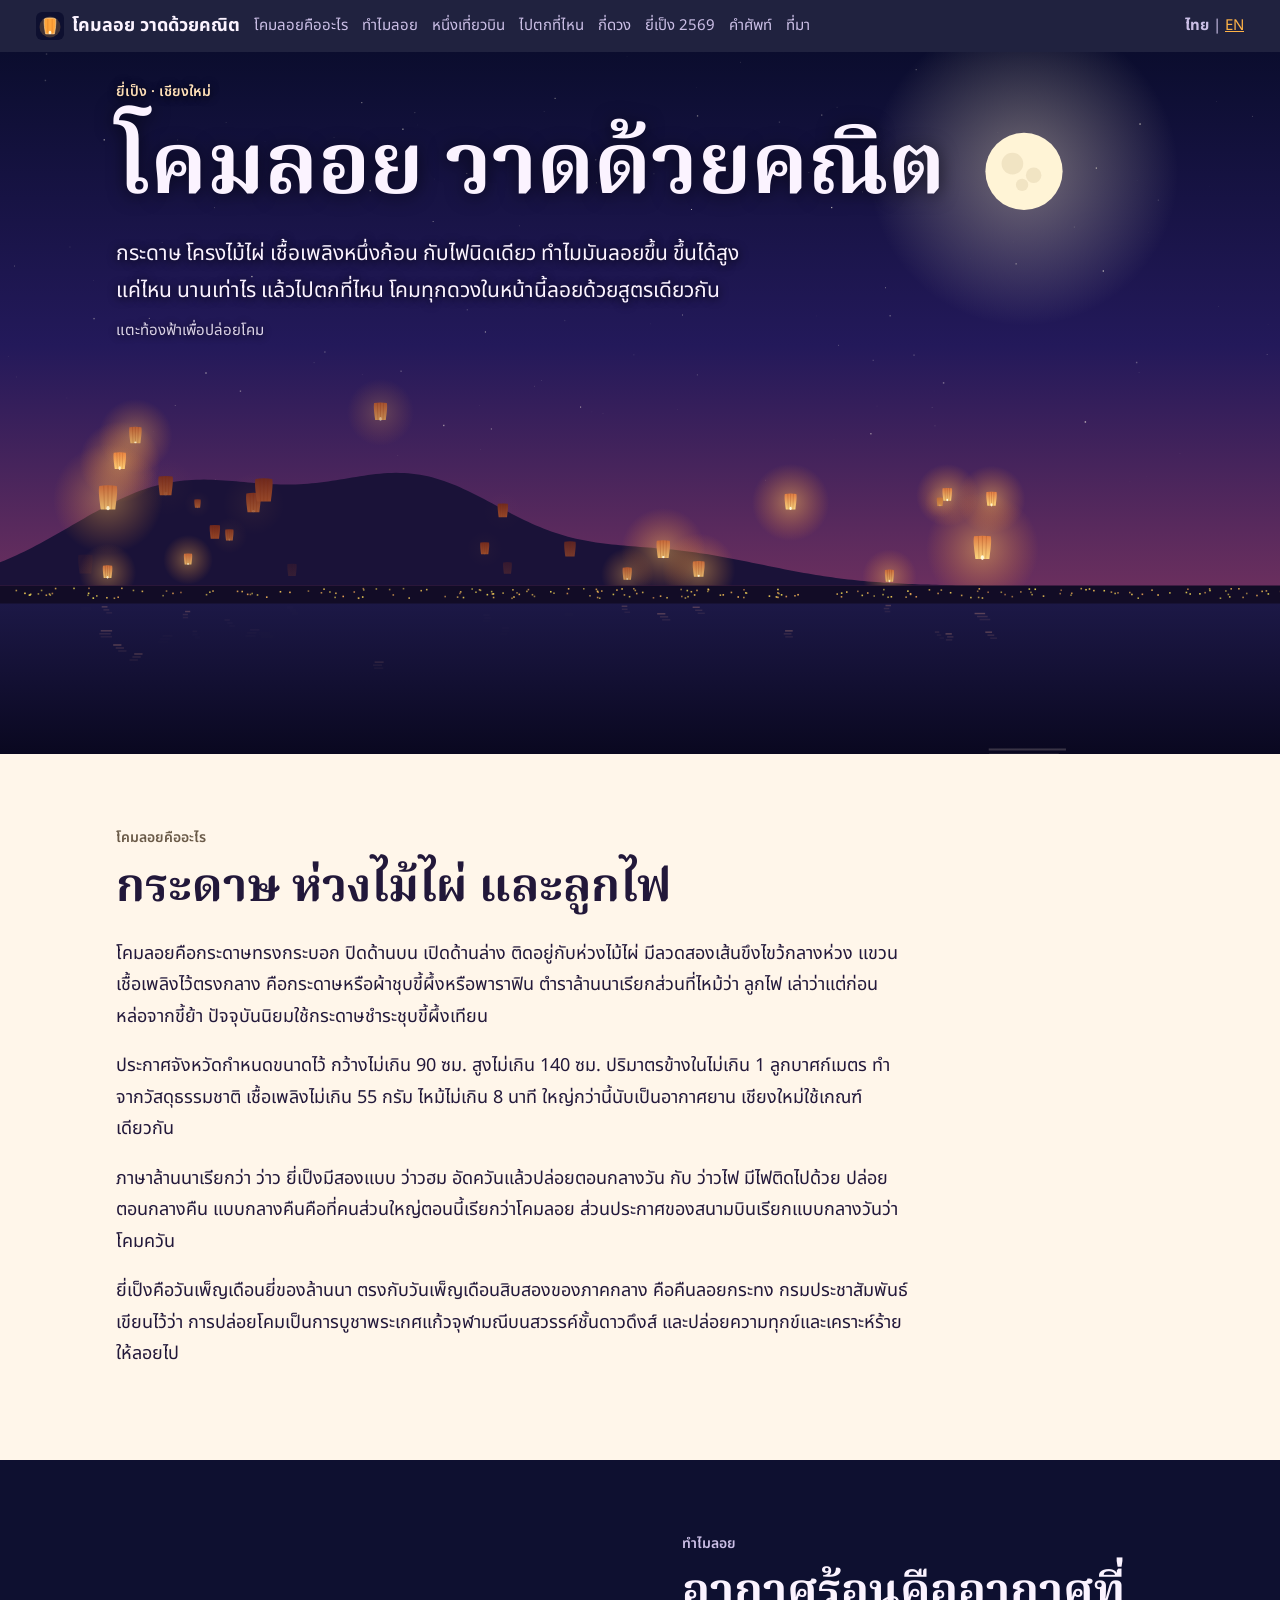
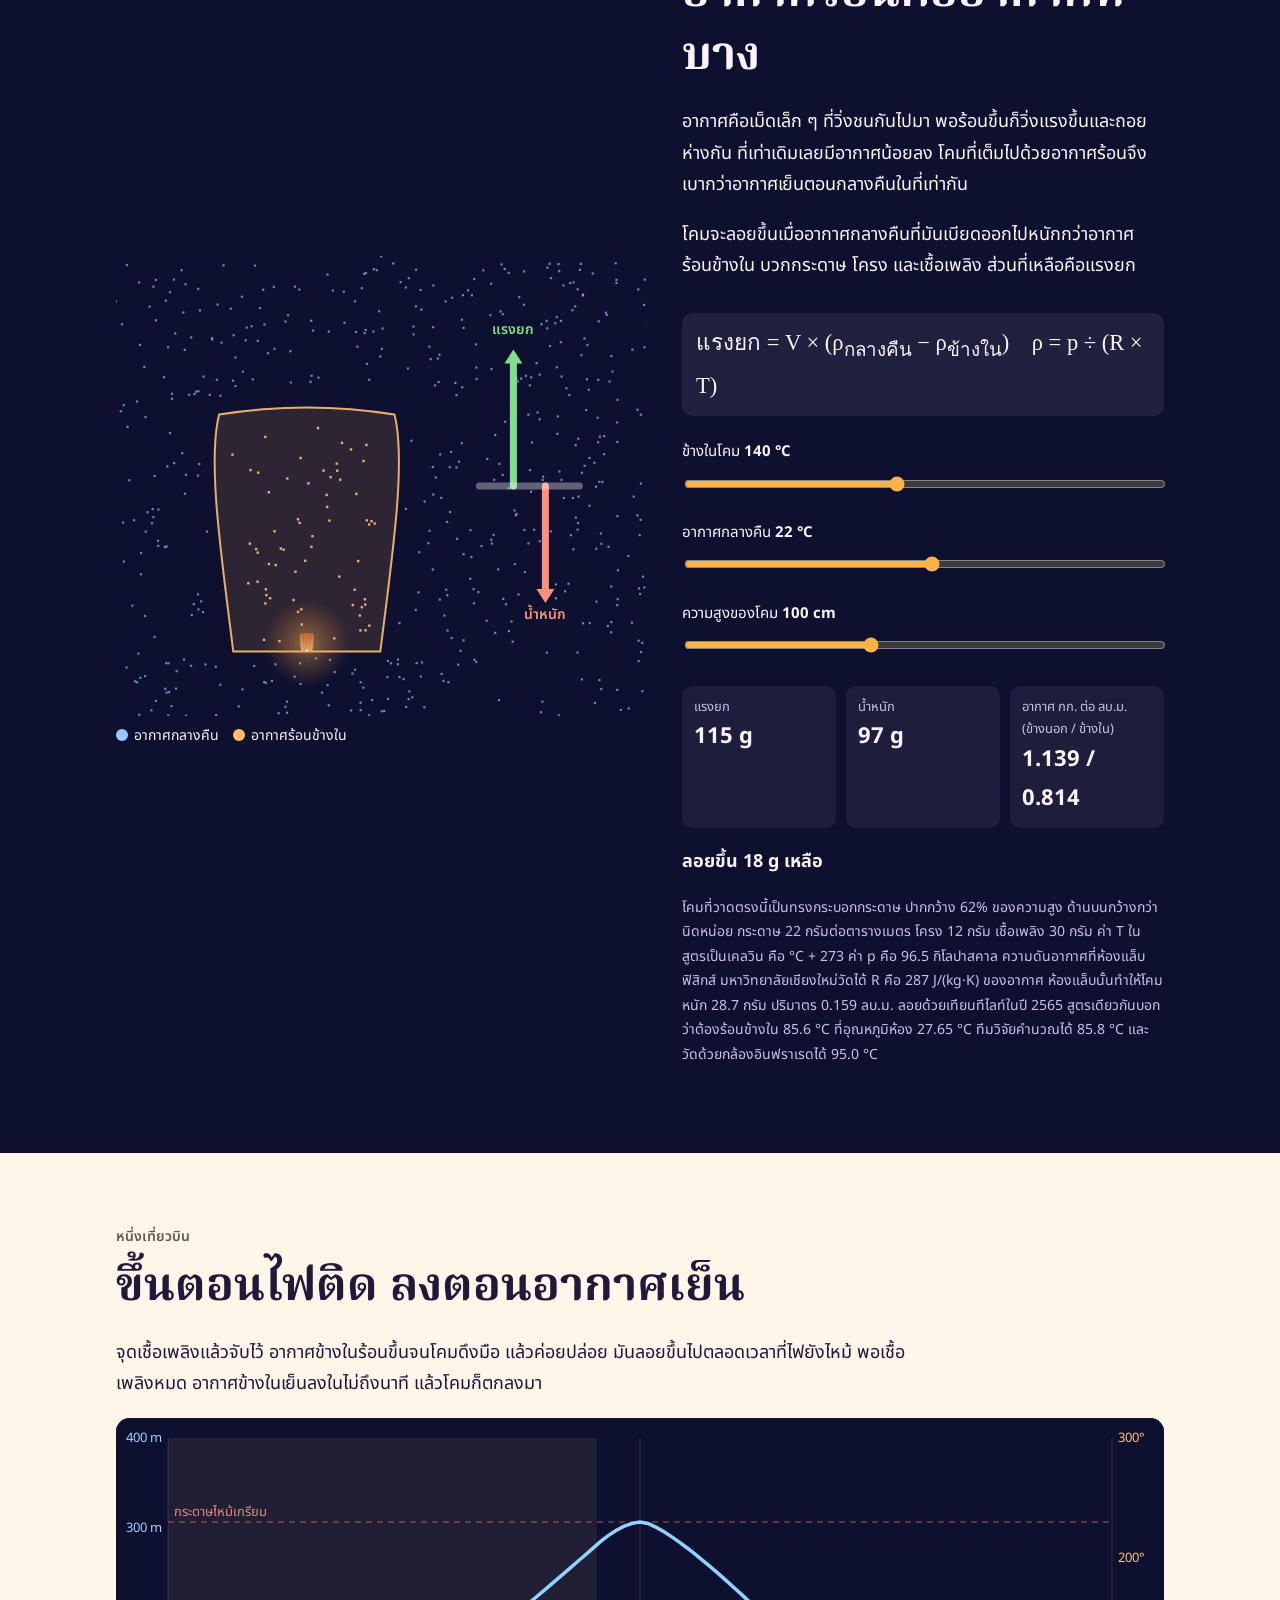
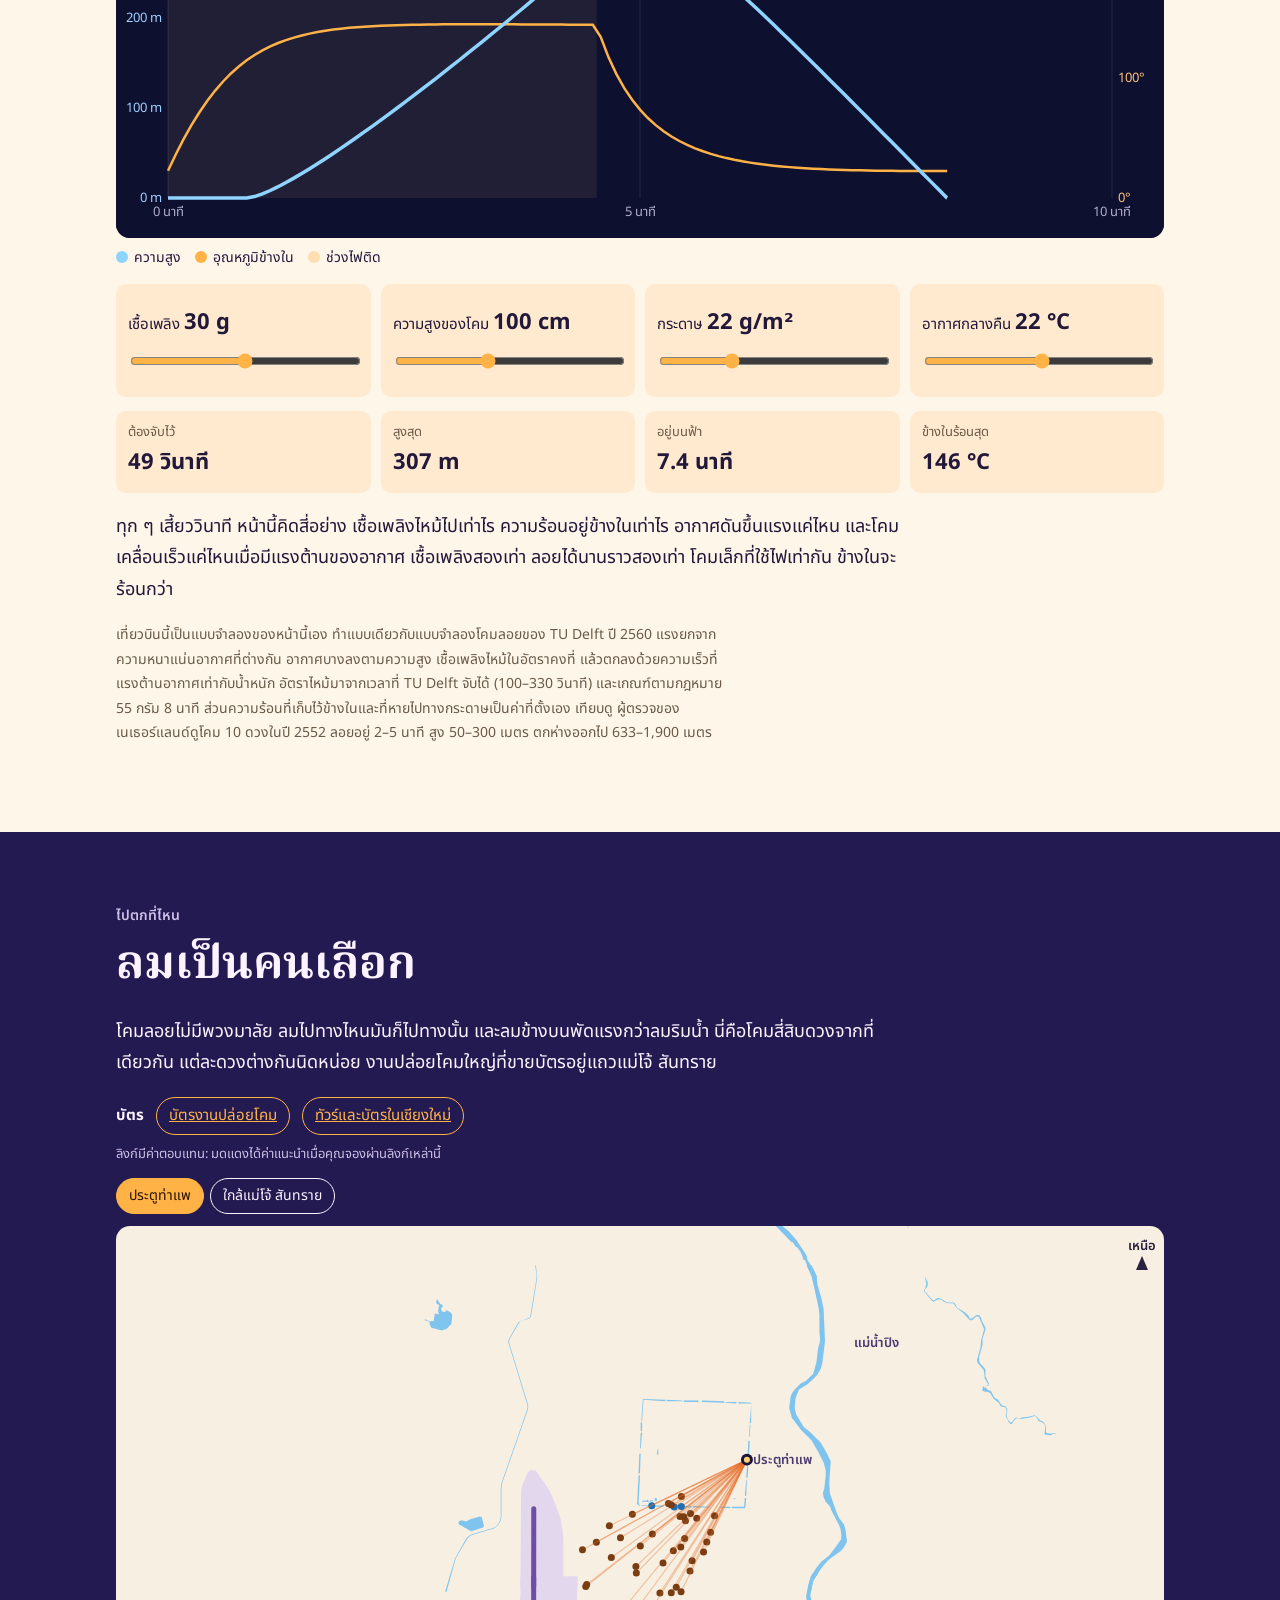
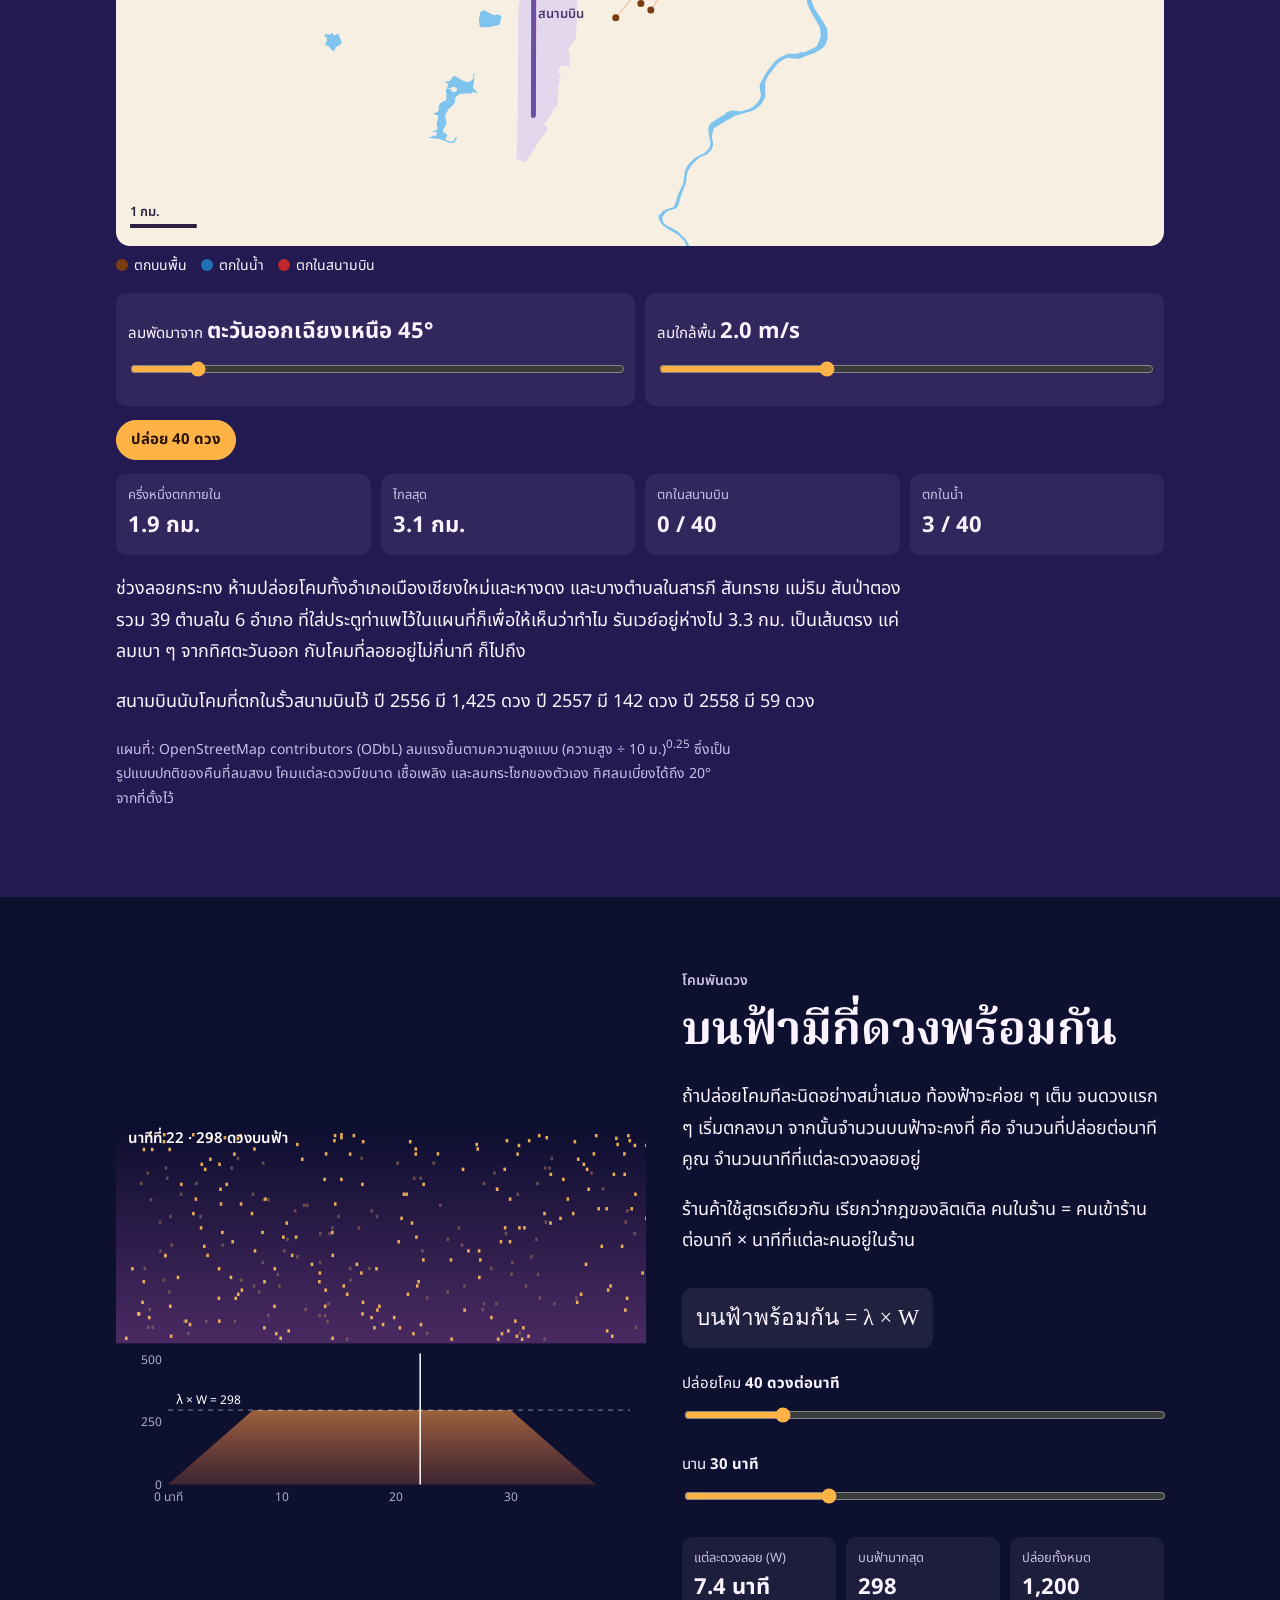
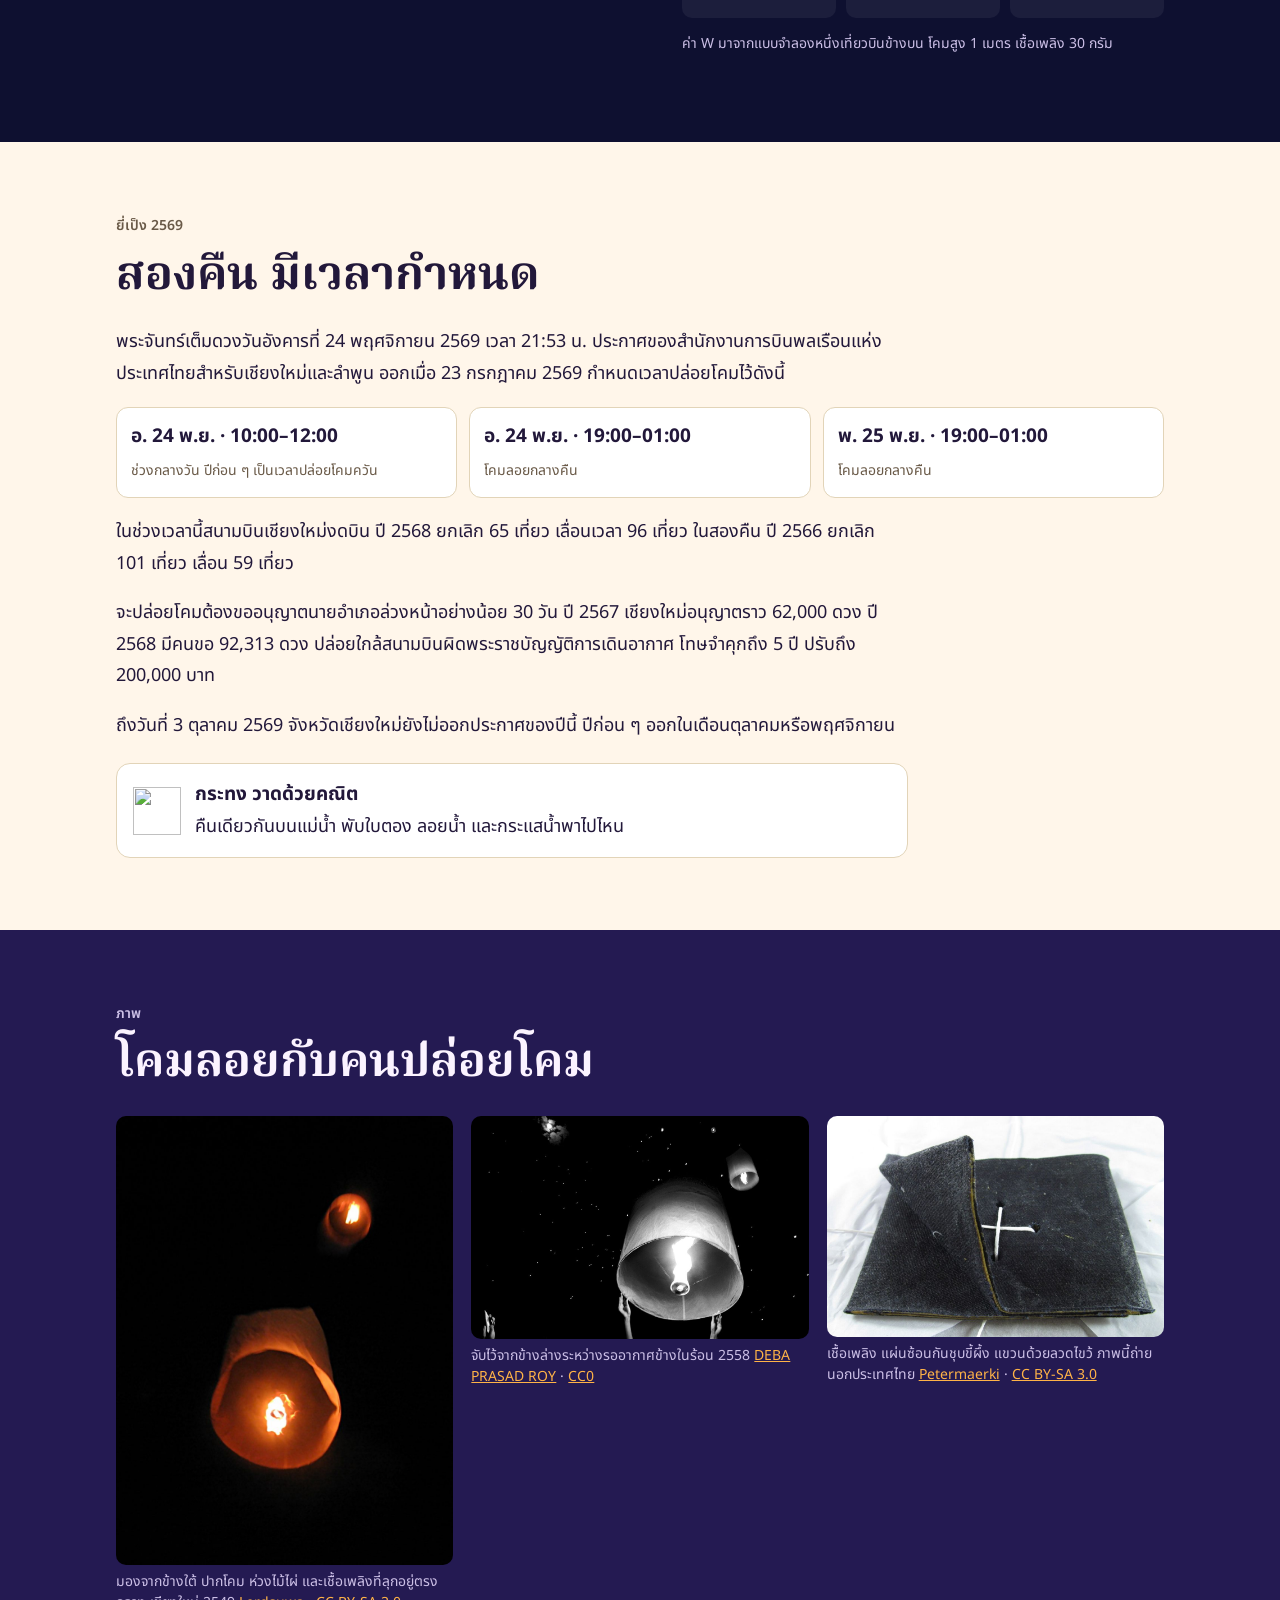
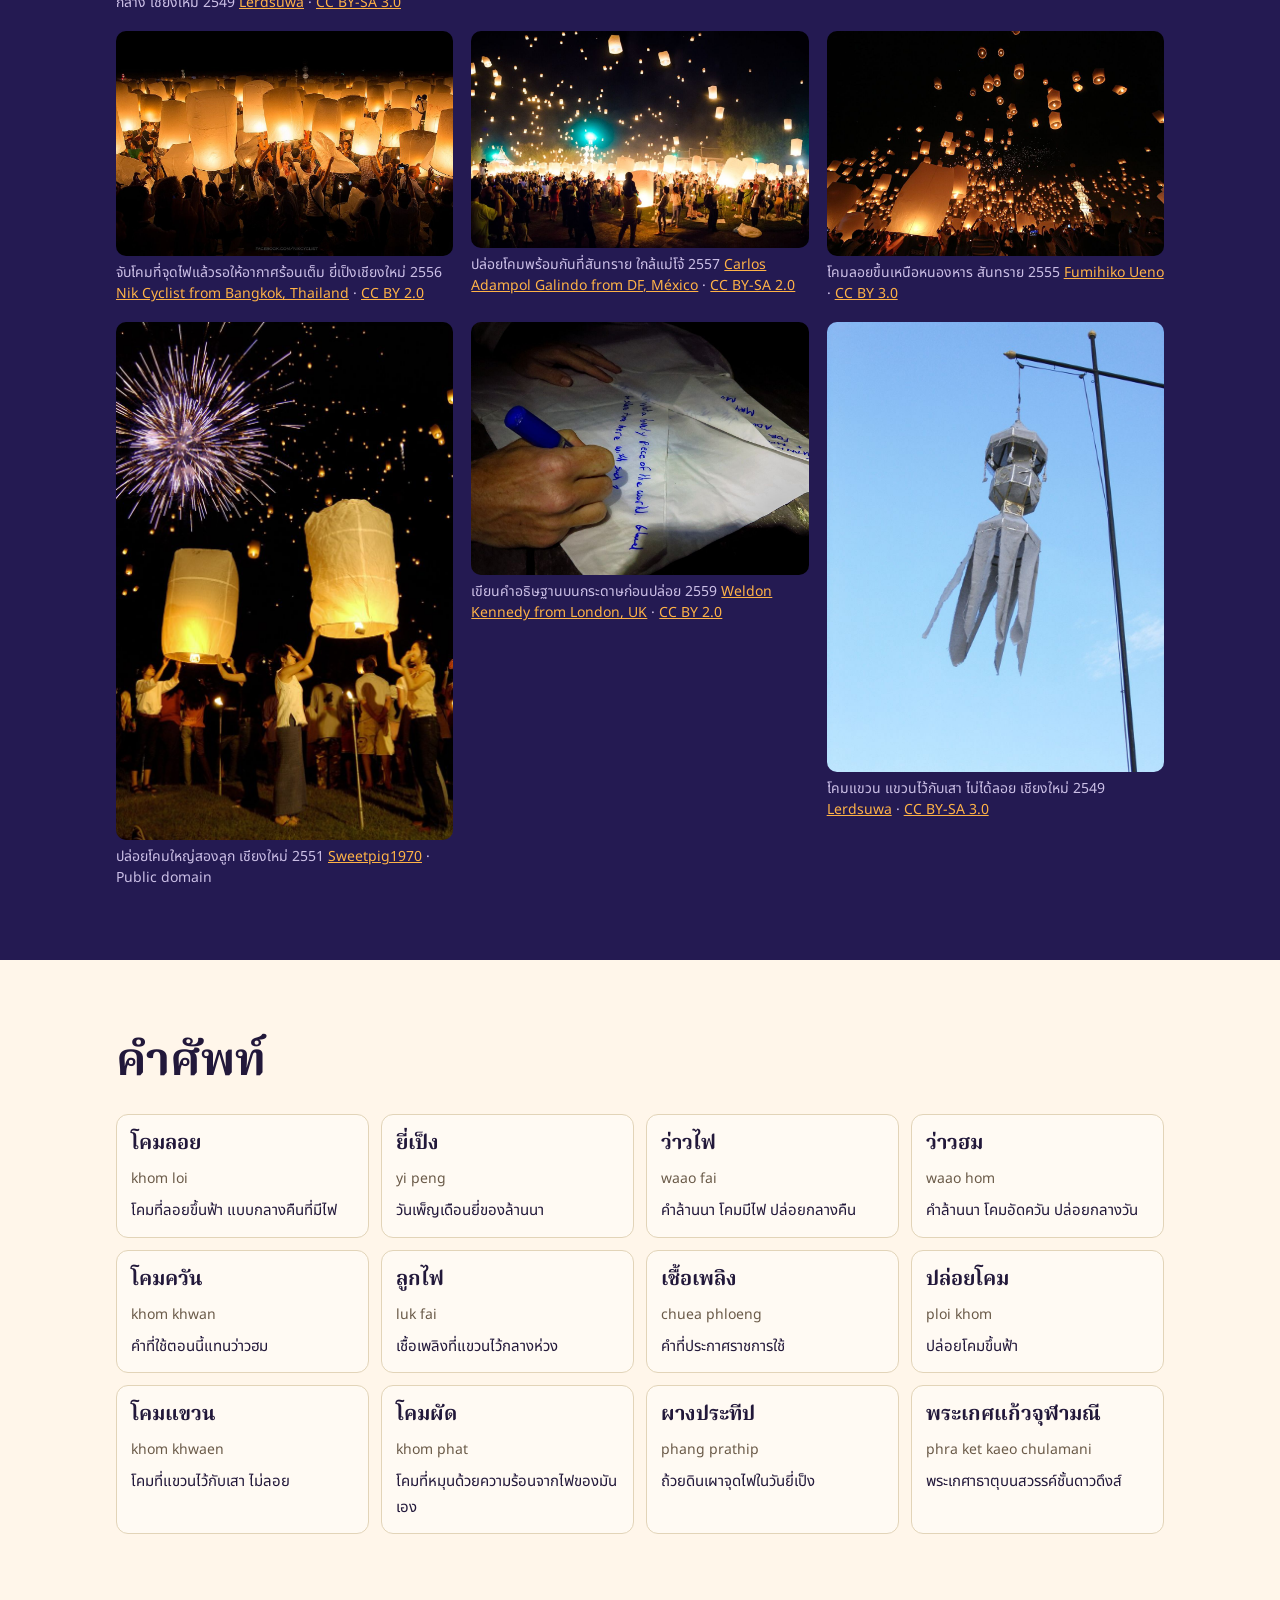
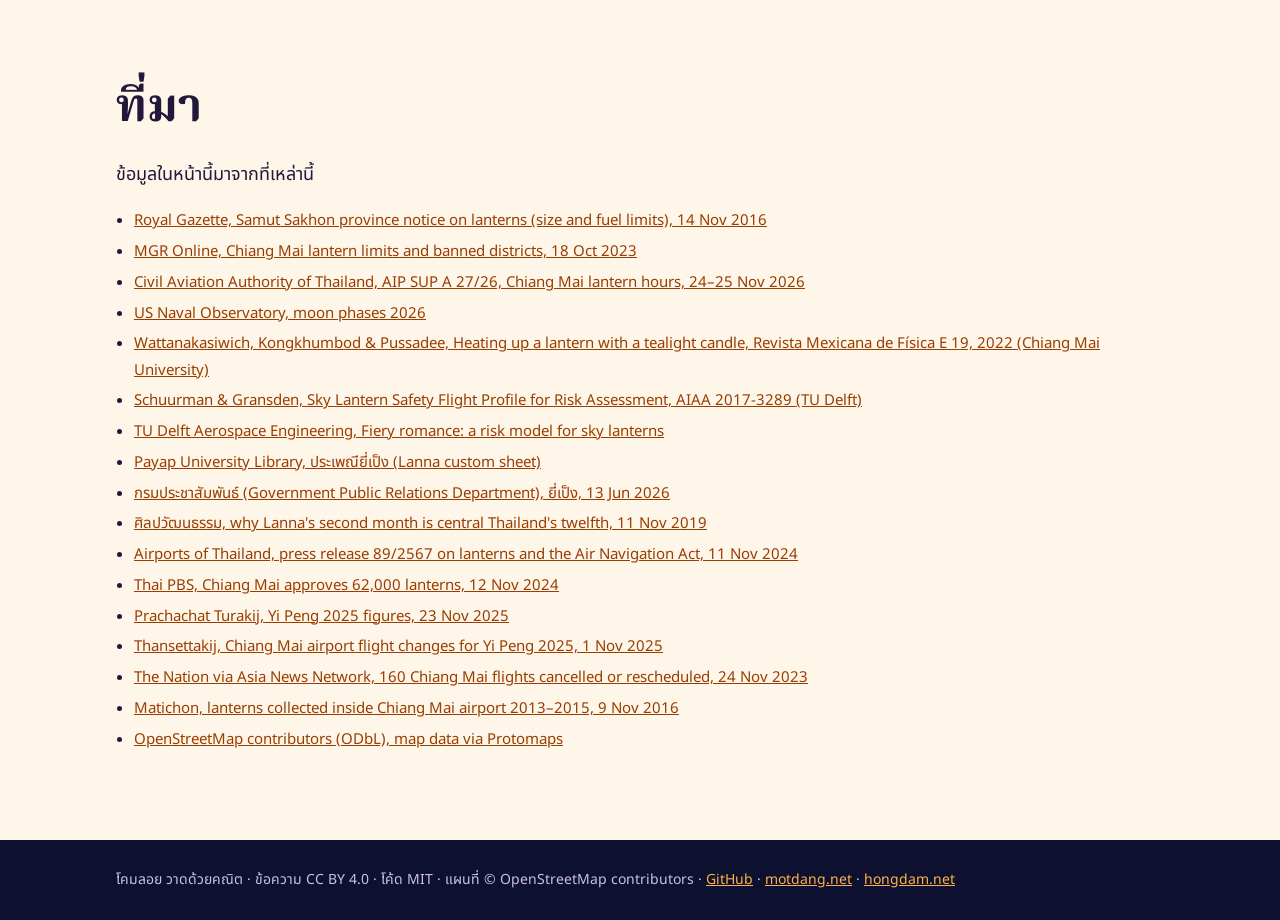
==== commit 119cc96f: "Tickets row by the ticketed releases, paid links labelled Co-Authored-By: Claude Opus 5.5 <noreply@a" ====
--- a/docs/th/index.html
+++ b/docs/th/index.html
@@ -142,6 +142,10 @@
 .sib:hover{border-color:var(--lamp)}
 .hero-t .hint{font-size:15px;opacity:.85;margin-top:.6em;text-shadow:0 1px 8px #000}
 html.card .hint{display:none}
+.tix{display:flex;flex-wrap:wrap;align-items:center;gap:8px 12px;margin:12px 0;font-size:15px}
+.tix a{border:1.5px solid currentColor;border-radius:999px;padding:5px 12px;min-height:34px;display:inline-flex;align-items:center}
+.tix small{flex:1 1 100%;font-size:13px;color:var(--mute)}
+.rock .tix small,.dark .tix small{color:var(--dim)}
 </style>
 </head><body>
 <header class="top"><div class="in"><a class="brand" href="#top"><img src="../icon.svg" width="28" height="28" alt=""><span>โคมลอย วาดด้วยคณิต</span></a>
@@ -165,6 +169,7 @@
 <div class="readout"><div><span>ต้องจับไว้</span><b id="fhold">–</b></div><div><span>สูงสุด</span><b id="ftop">–</b></div><div><span>อยู่บนฟ้า</span><b id="faloft">–</b></div><div><span>ข้างในร้อนสุด</span><b id="fhot">–</b></div></div>
 <p>ทุก ๆ เสี้ยววินาที หน้านี้คิดสี่อย่าง เชื้อเพลิงไหม้ไปเท่าไร ความร้อนอยู่ข้างในเท่าไร อากาศดันขึ้นแรงแค่ไหน และโคมเคลื่อนเร็วแค่ไหนเมื่อมีแรงต้านของอากาศ เชื้อเพลิงสองเท่า ลอยได้นานราวสองเท่า โคมเล็กที่ใช้ไฟเท่ากัน ข้างในจะร้อนกว่า</p><p class="note">เที่ยวบินนี้เป็นแบบจำลองของหน้านี้เอง ทำแบบเดียวกับแบบจำลองโคมลอยของ TU Delft ปี 2560 แรงยกจากความหนาแน่นอากาศที่ต่างกัน อากาศบางลงตามความสูง เชื้อเพลิงไหม้ในอัตราคงที่ แล้วตกลงด้วยความเร็วที่แรงต้านอากาศเท่ากับน้ำหนัก อัตราไหม้มาจากเวลาที่ TU Delft จับได้ (100–330 วินาที) และเกณฑ์ตามกฎหมาย 55 กรัม 8 นาที ส่วนความร้อนที่เก็บไว้ข้างในและที่หายไปทางกระดาษเป็นค่าที่ตั้งเอง เทียบดู ผู้ตรวจของเนเธอร์แลนด์ดูโคม 10 ดวงในปี 2552 ลอยอยู่ 2–5 นาที สูง 50–300 เมตร ตกห่างออกไป 633–1,900 เมตร</p></div></section>
 <section id="drift" class="sec rock"><div class="in"><p class="kick">ไปตกที่ไหน</p><h2>ลมเป็นคนเลือก</h2><p>โคมลอยไม่มีพวงมาลัย ลมไปทางไหนมันก็ไปทางนั้น และลมข้างบนพัดแรงกว่าลมริมน้ำ นี่คือโคมสี่สิบดวงจากที่เดียวกัน แต่ละดวงต่างกันนิดหน่อย งานปล่อยโคมใหญ่ที่ขายบัตรอยู่แถวแม่โจ้ สันทราย</p>
+<div class="tix"><b>บัตร</b><a href="https://klook.tpx.li/cTRLZEBu" rel="sponsored nofollow noopener" target="_blank">บัตรงานปล่อยโคม</a><a href="https://klook.tpx.li/X5AN2CuW" rel="sponsored nofollow noopener" target="_blank">ทัวร์และบัตรในเชียงใหม่</a><small>ลิงก์มีค่าตอบแทน: มดแดงได้ค่าแนะนำเมื่อคุณจองผ่านลิงก์เหล่านี้</small></div>
 <div class="seg" role="group" aria-label="ปล่อยจาก"><button class="pill" type="button" data-site="0" aria-pressed="true">ประตูท่าแพ</button><button class="pill" type="button" data-site="1" aria-pressed="false">ใกล้แม่โจ้ สันทราย</button></div>
 <canvas id="driftcv" class="cv" data-map="../map.json" role="img" aria-label="ลมเป็นคนเลือก"></canvas>
 <p class="legend"><span><i style="background:#7a3d12"></i>ตกบนพื้น</span><span><i style="background:#1f6fb5"></i>ตกในน้ำ</span><span><i style="background:#c0262d"></i>ตกในสนามบิน</span></p>
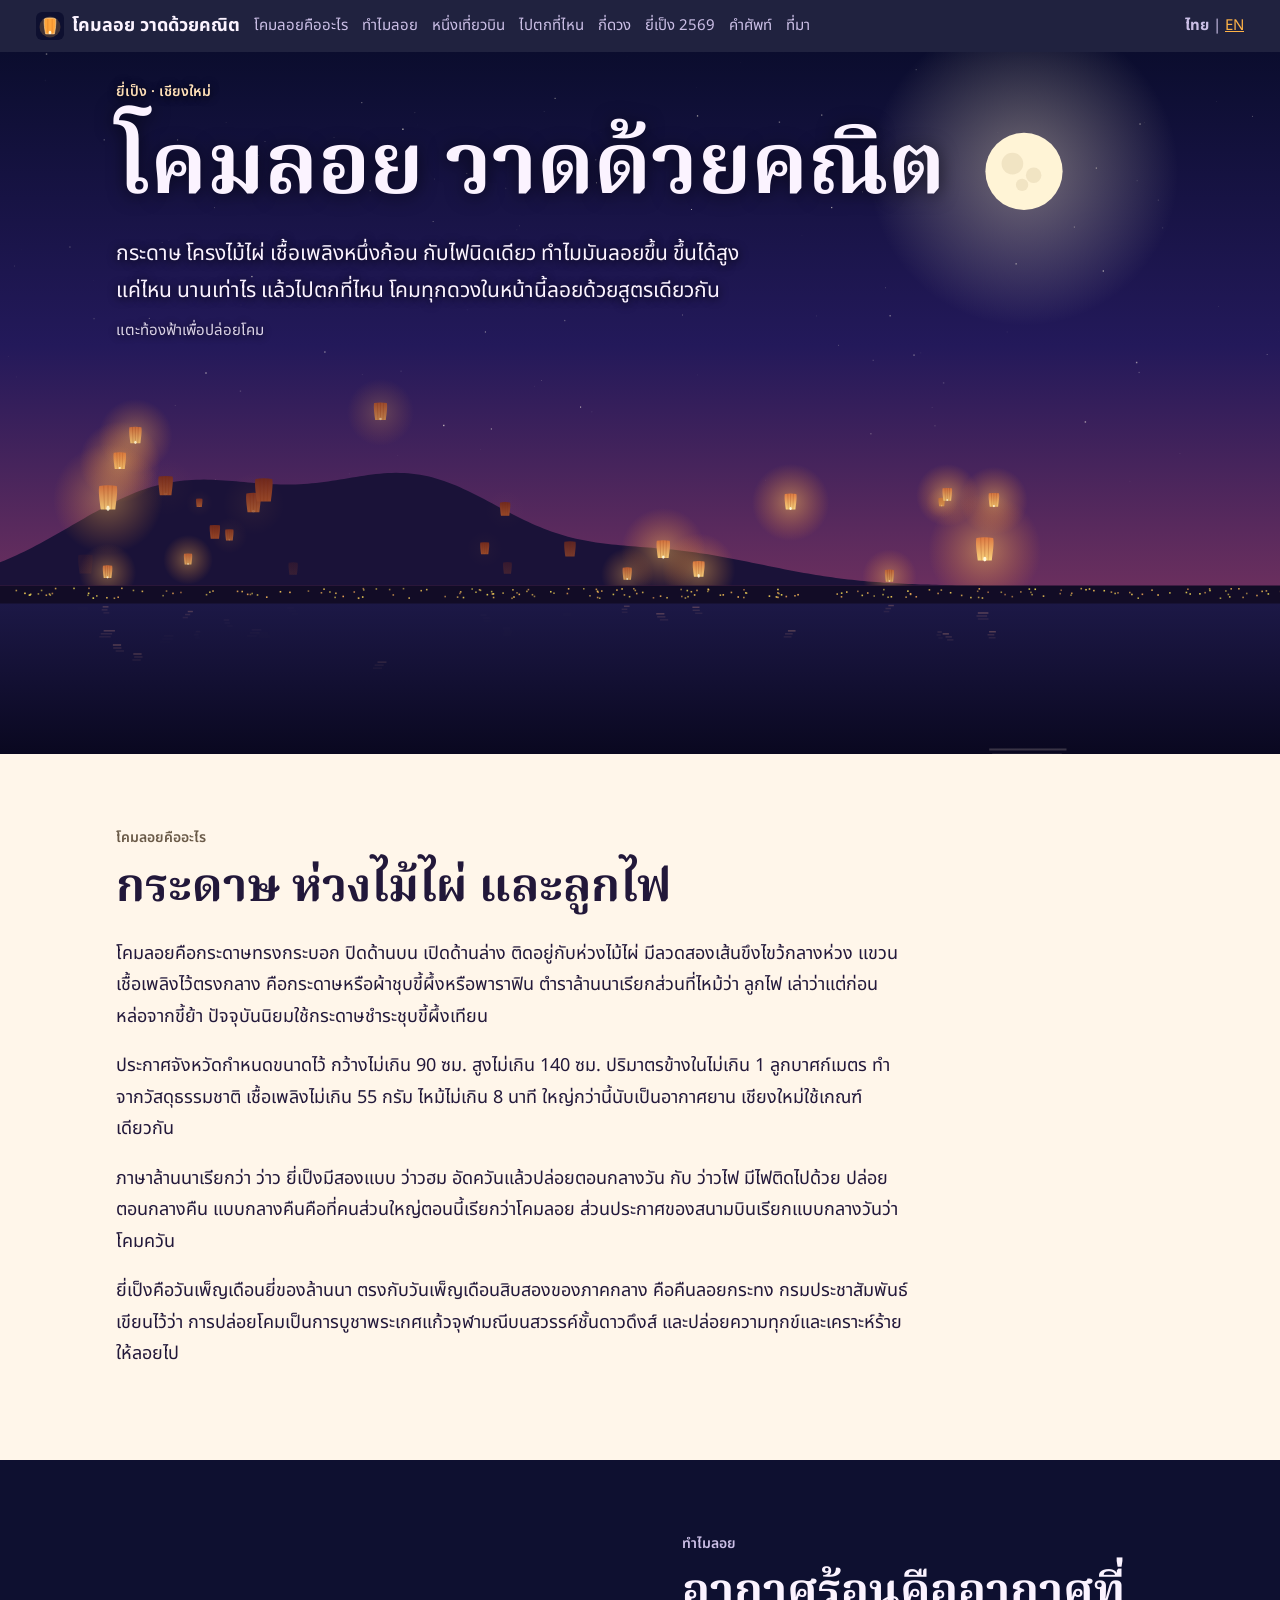
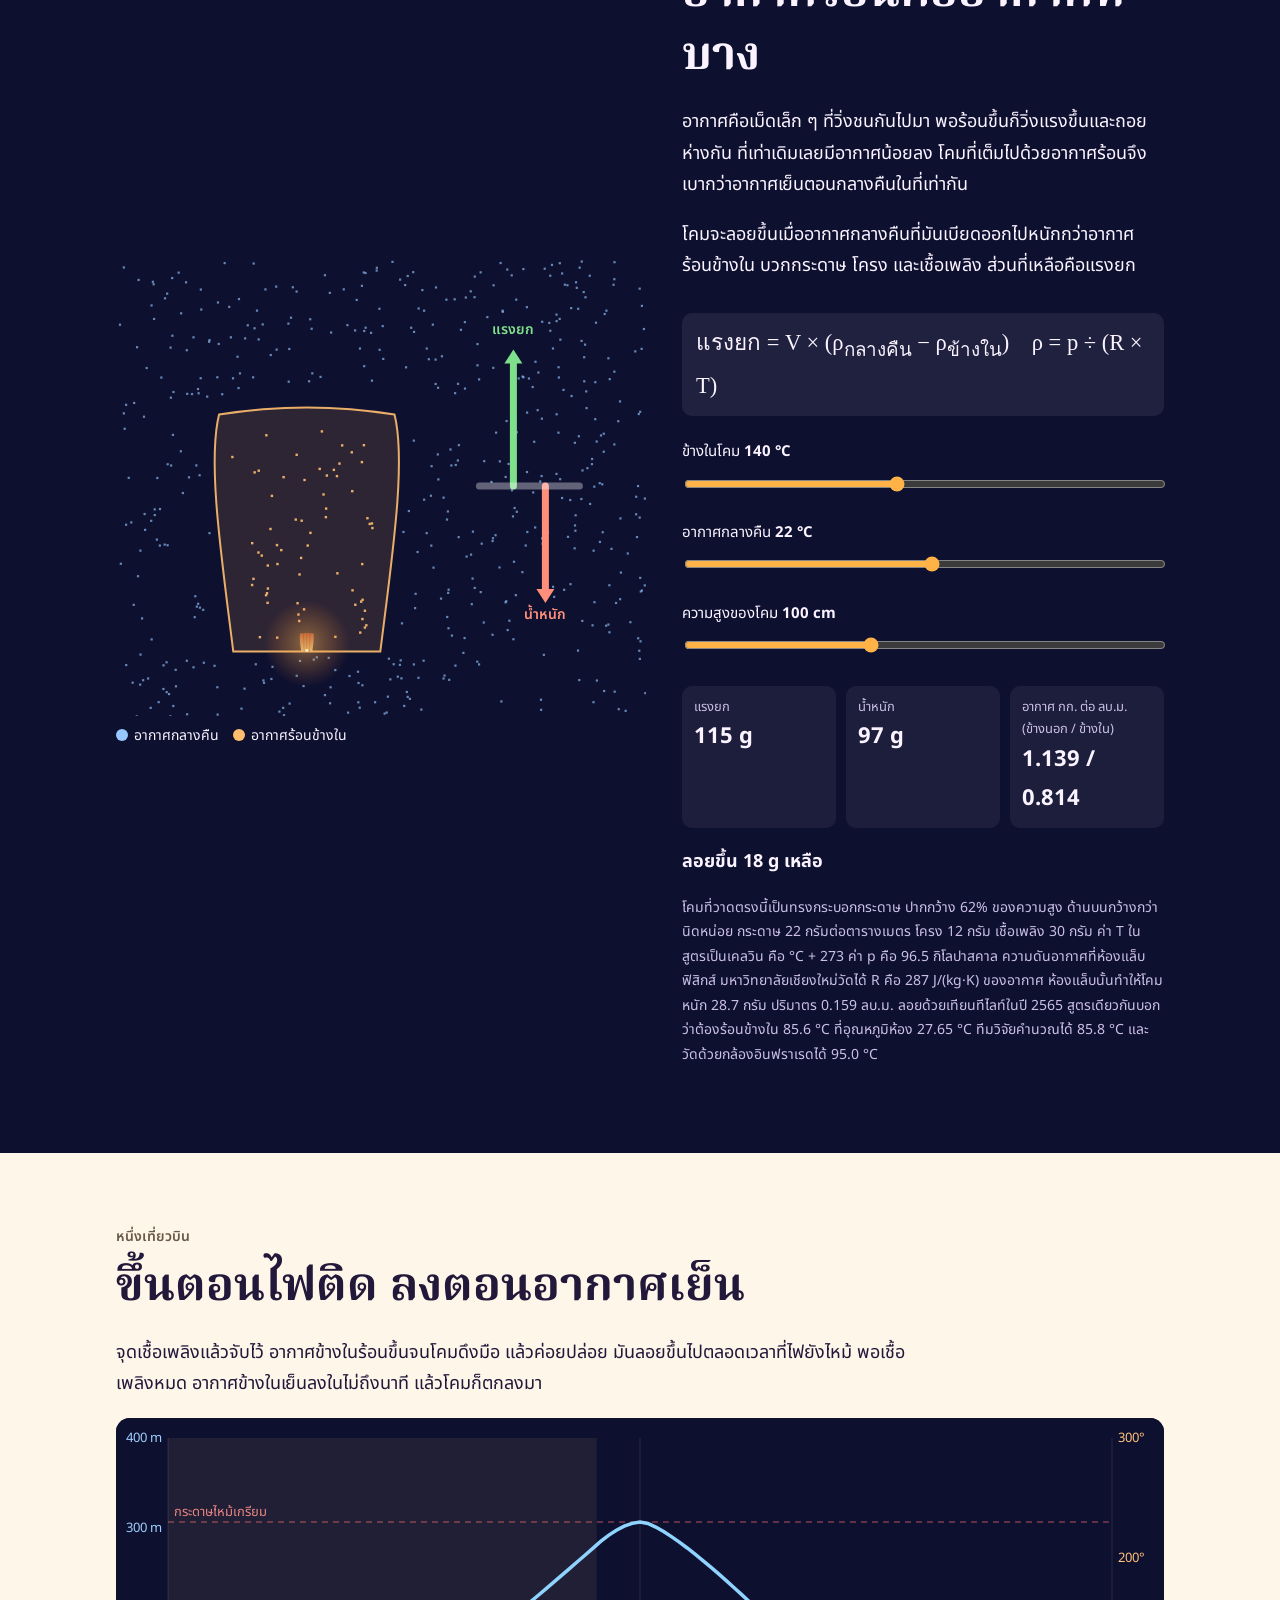
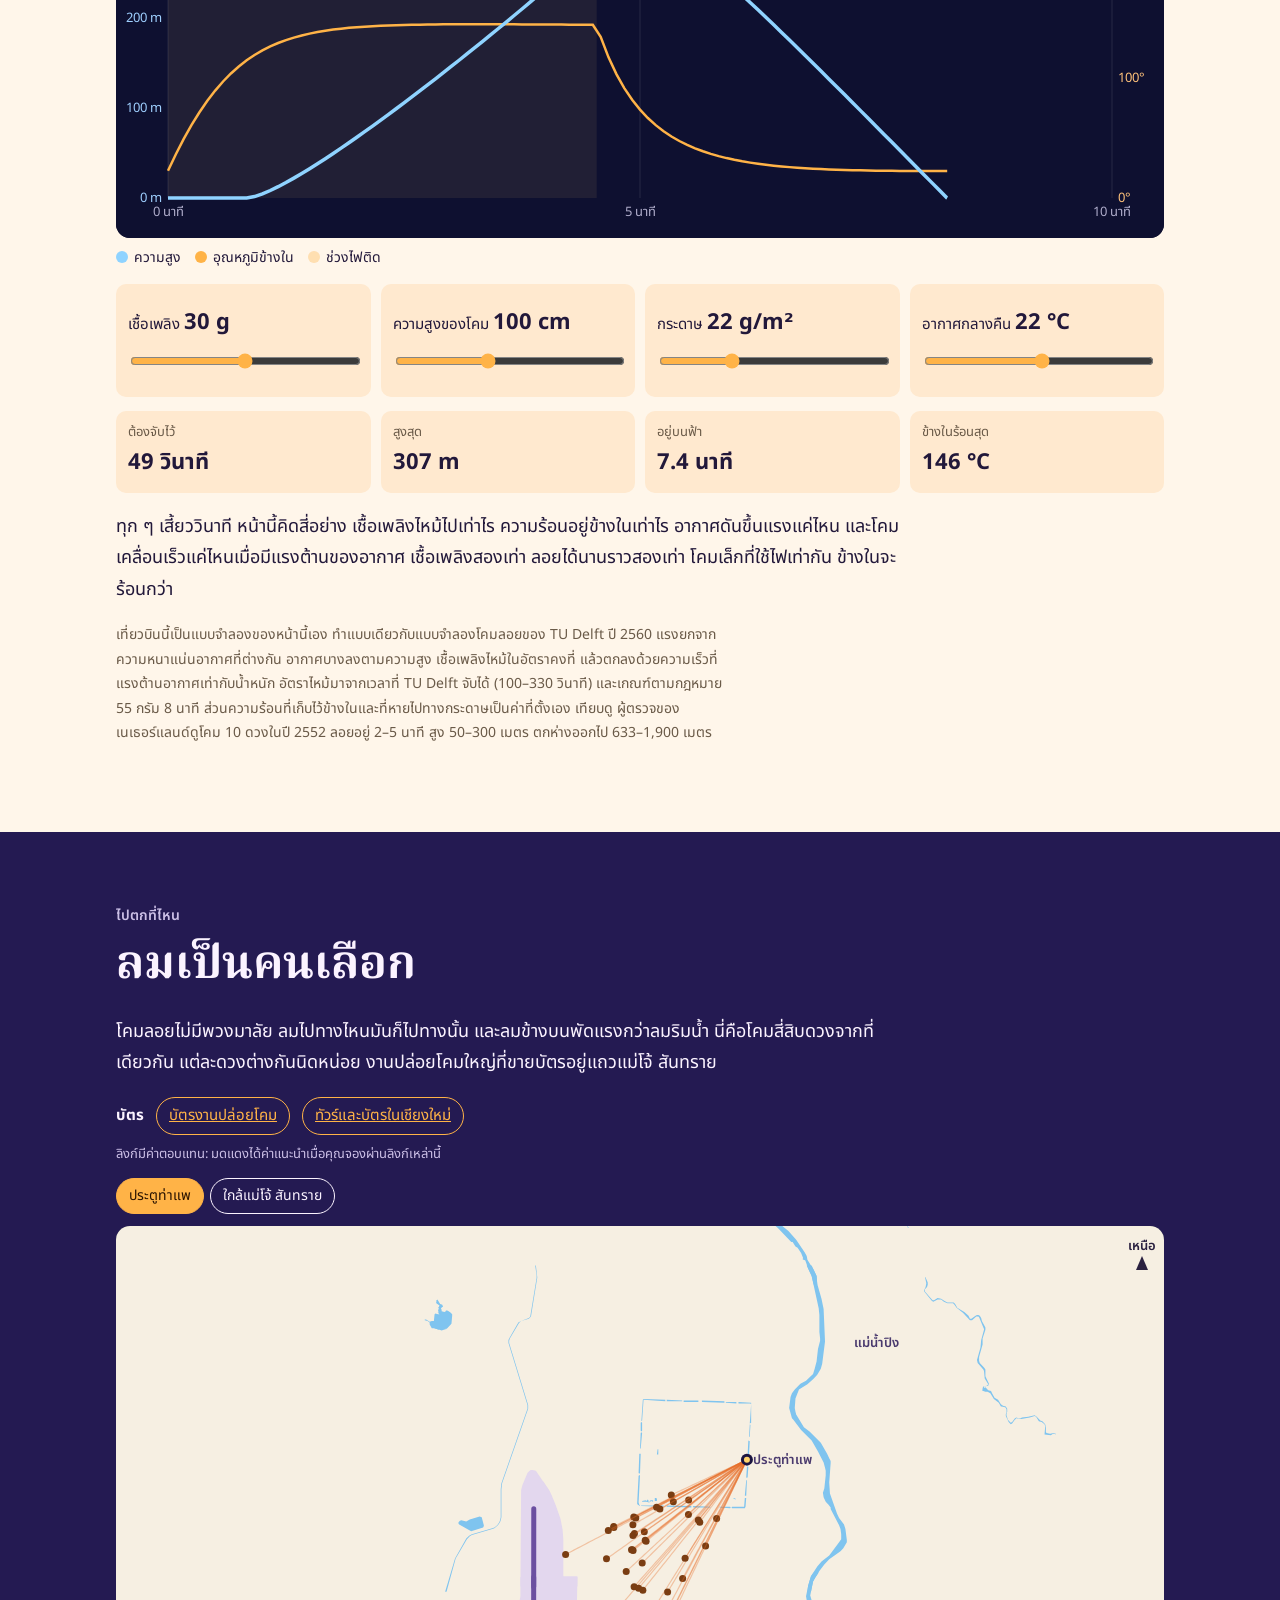
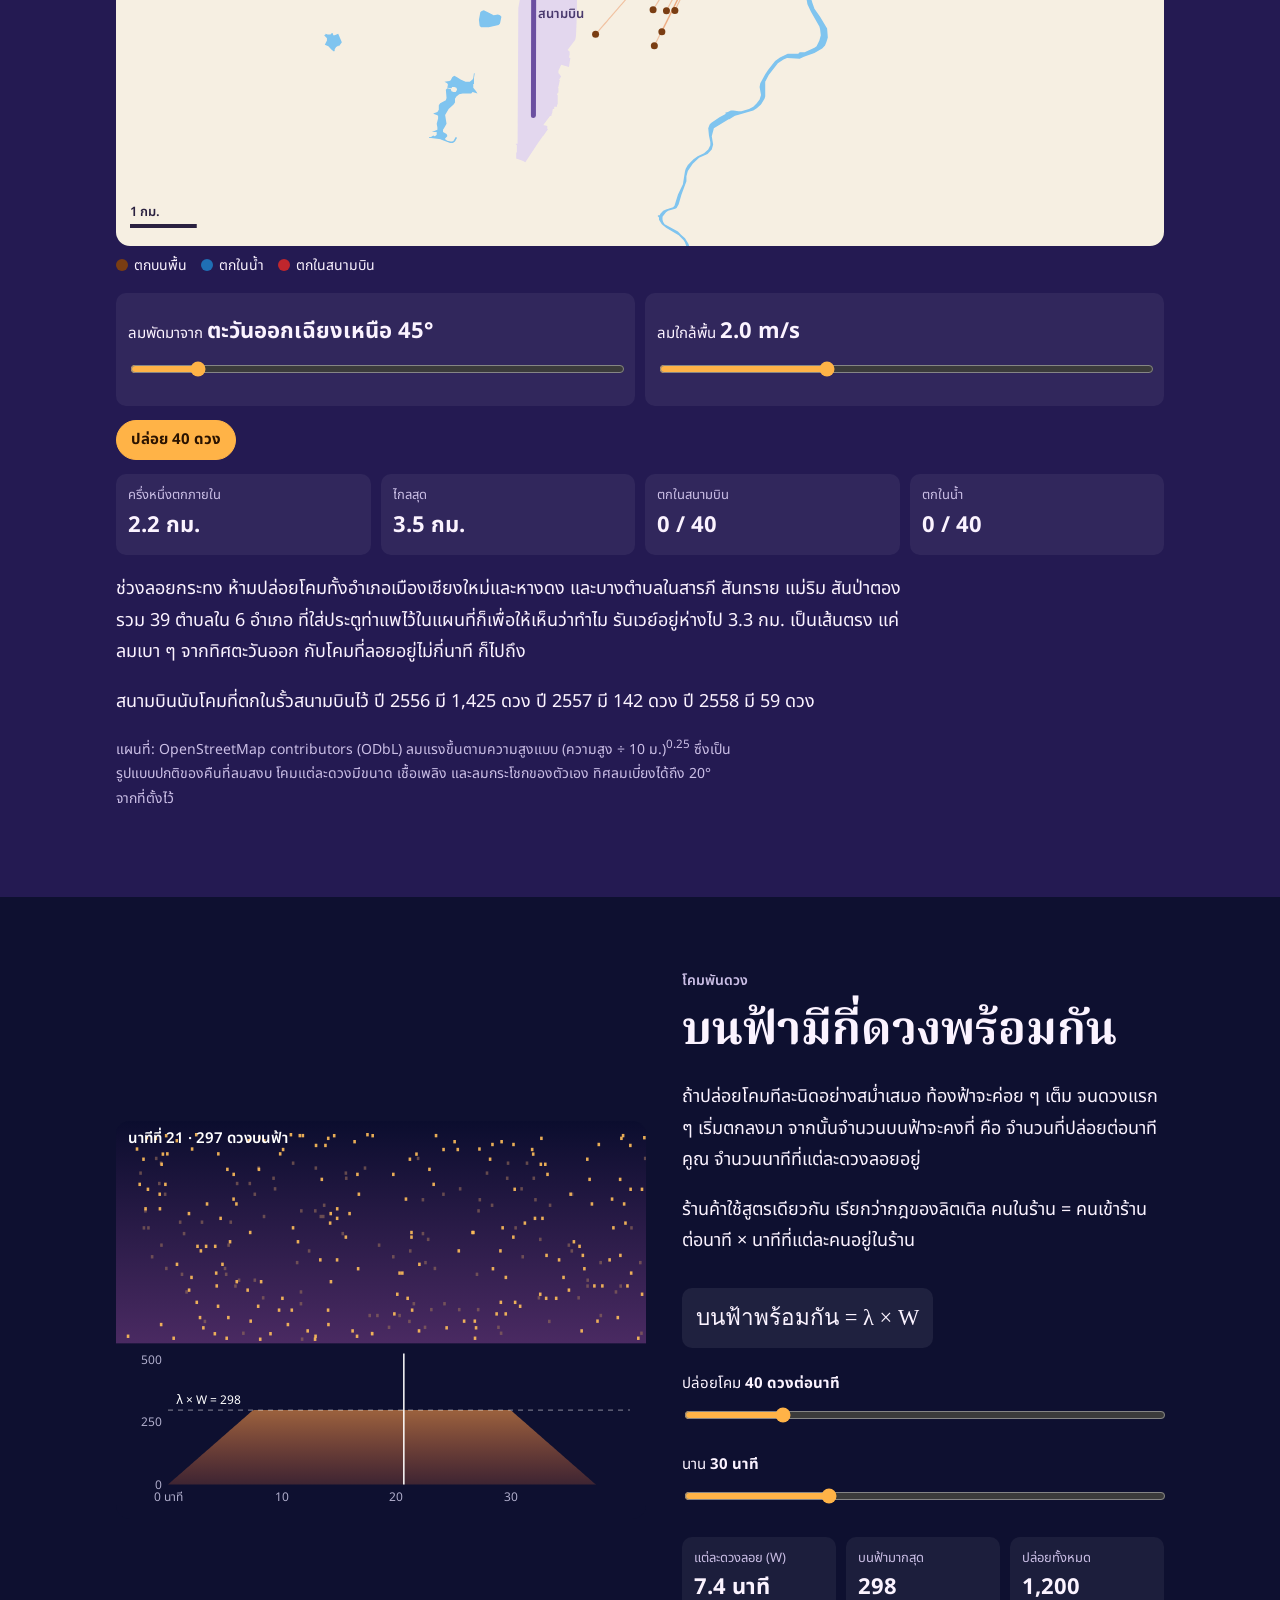
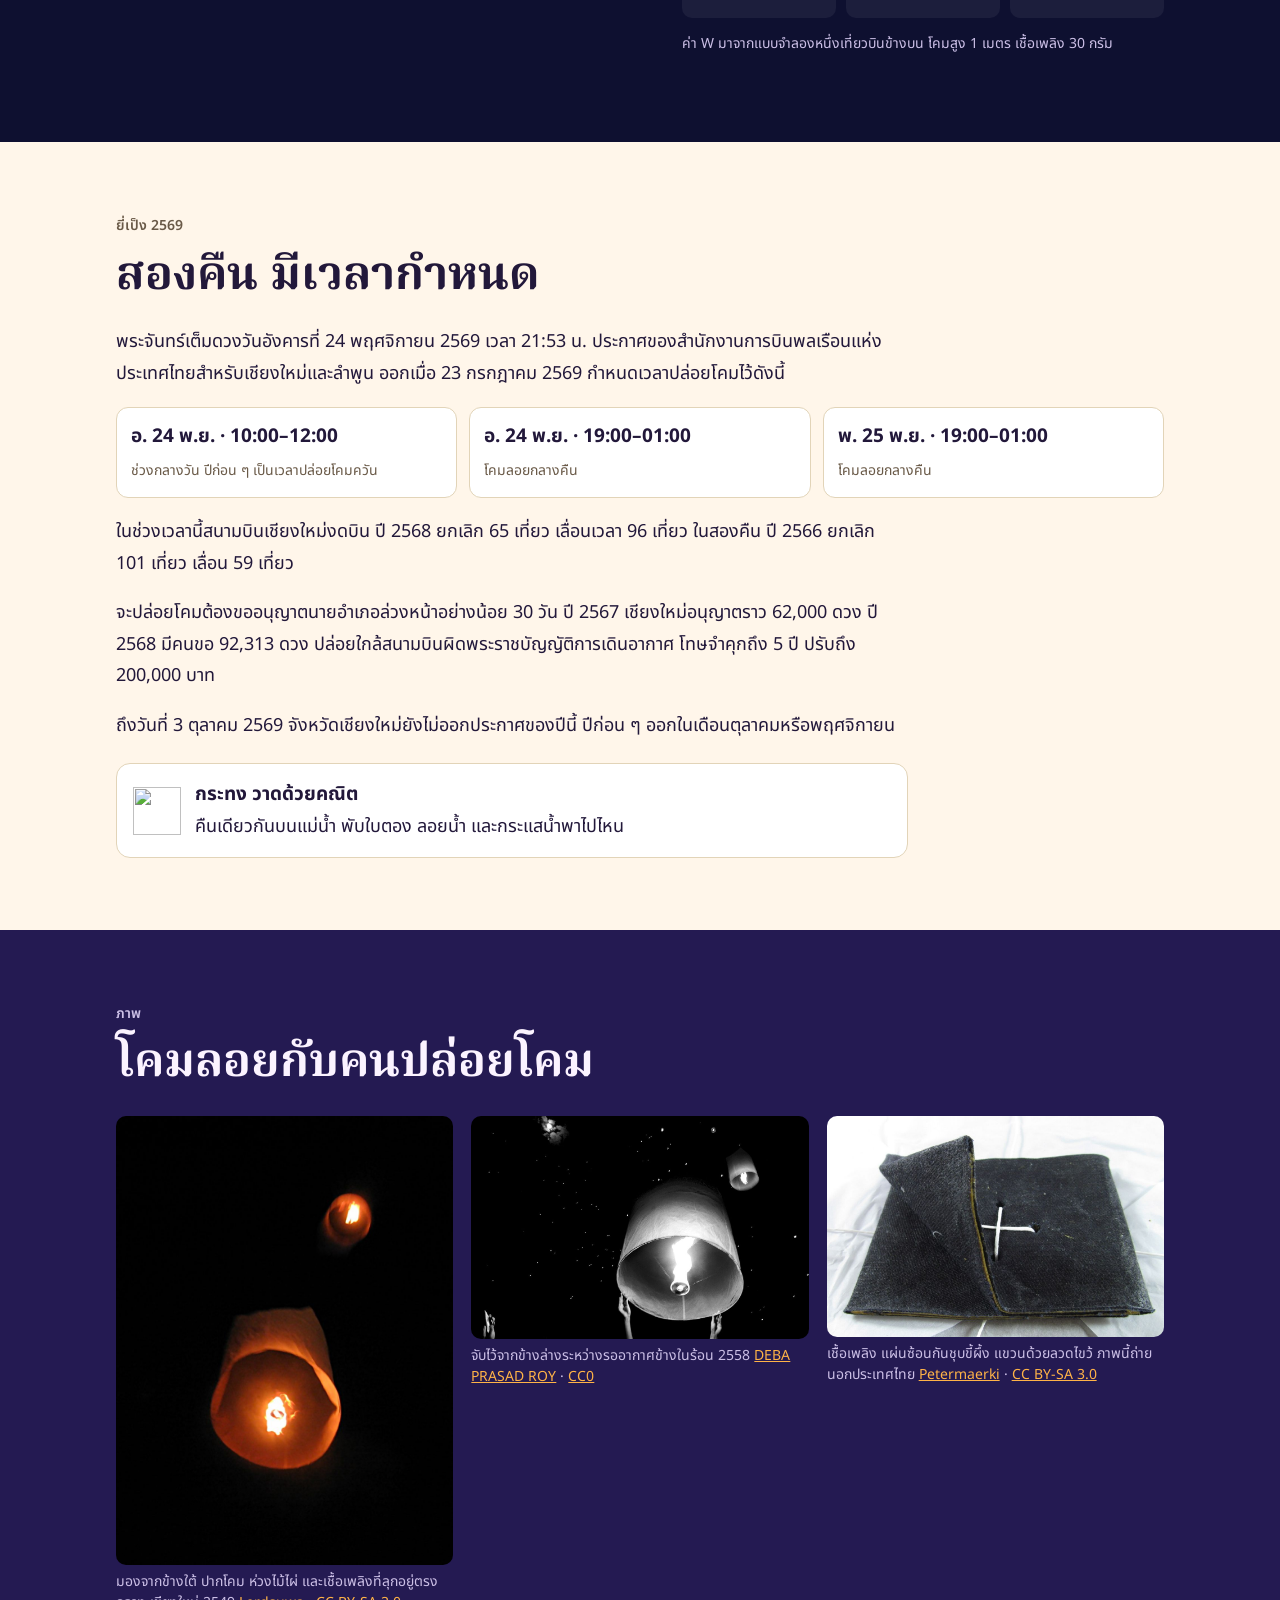
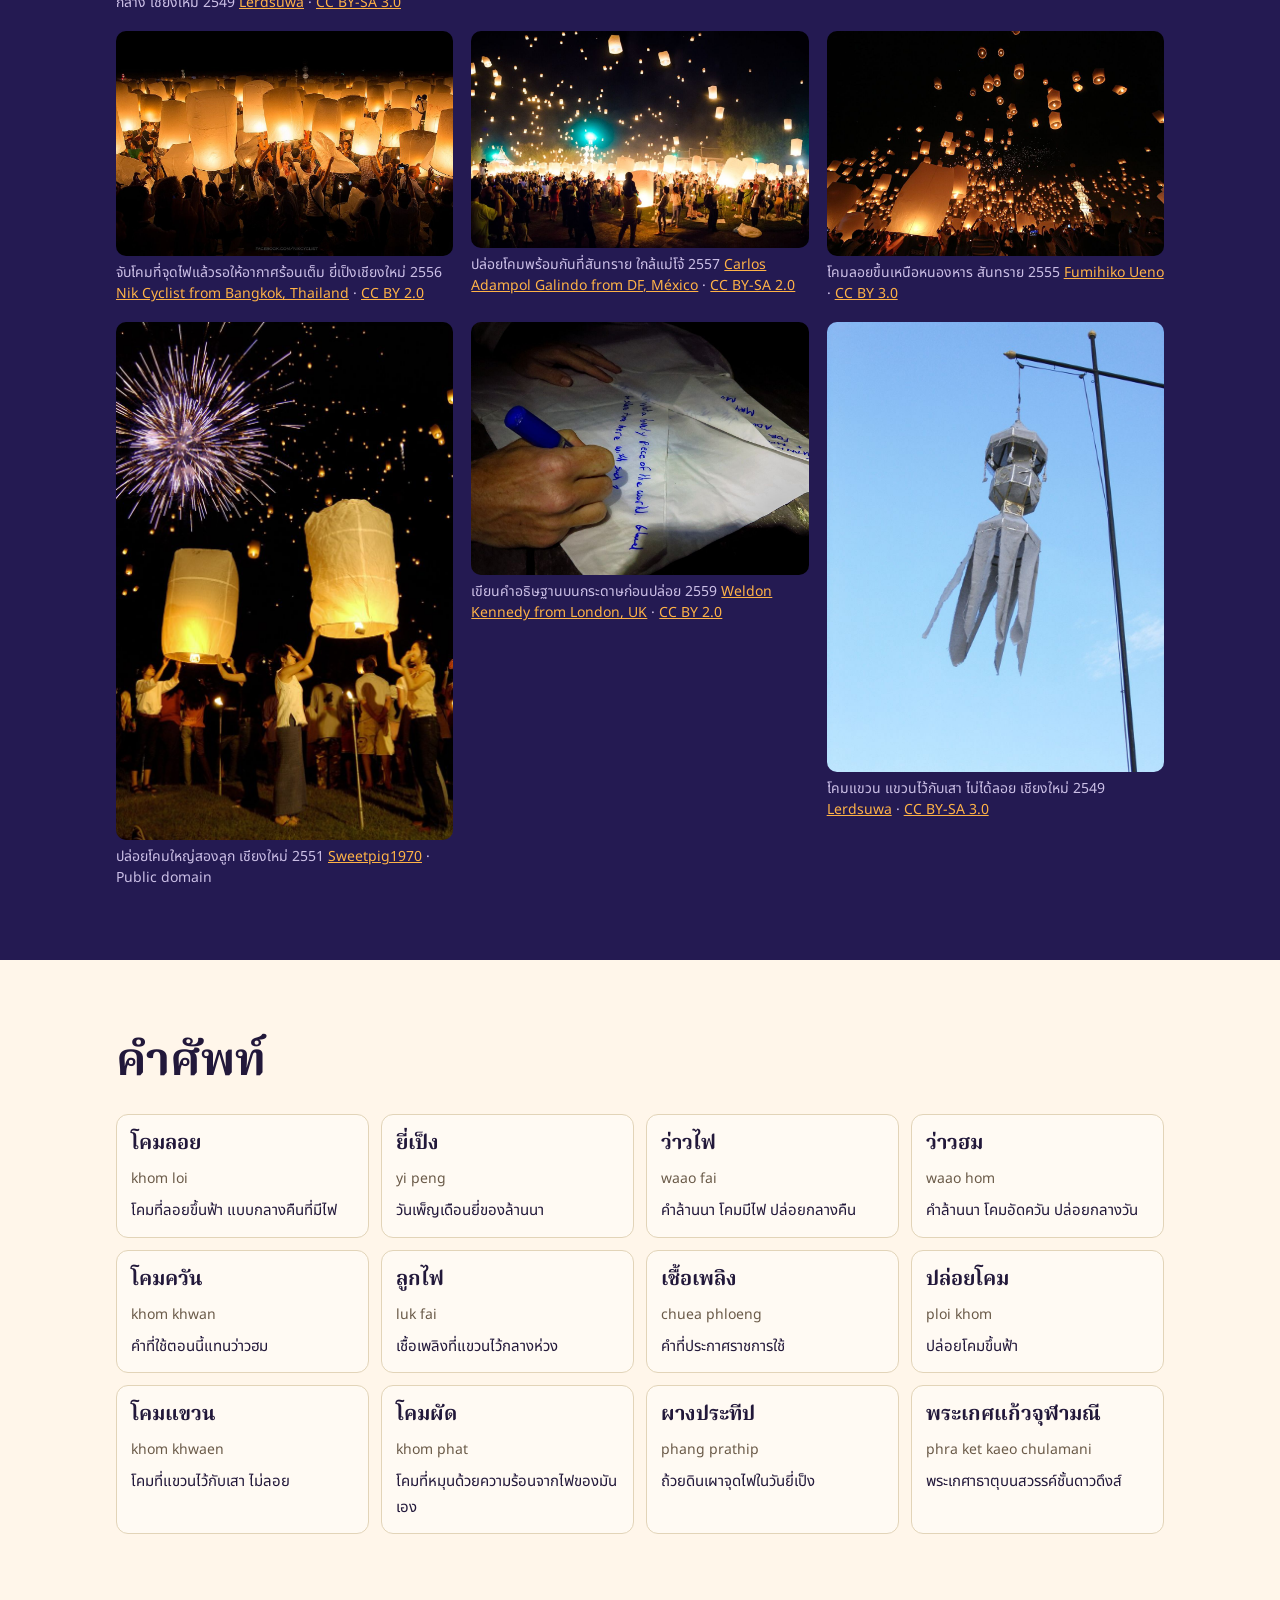
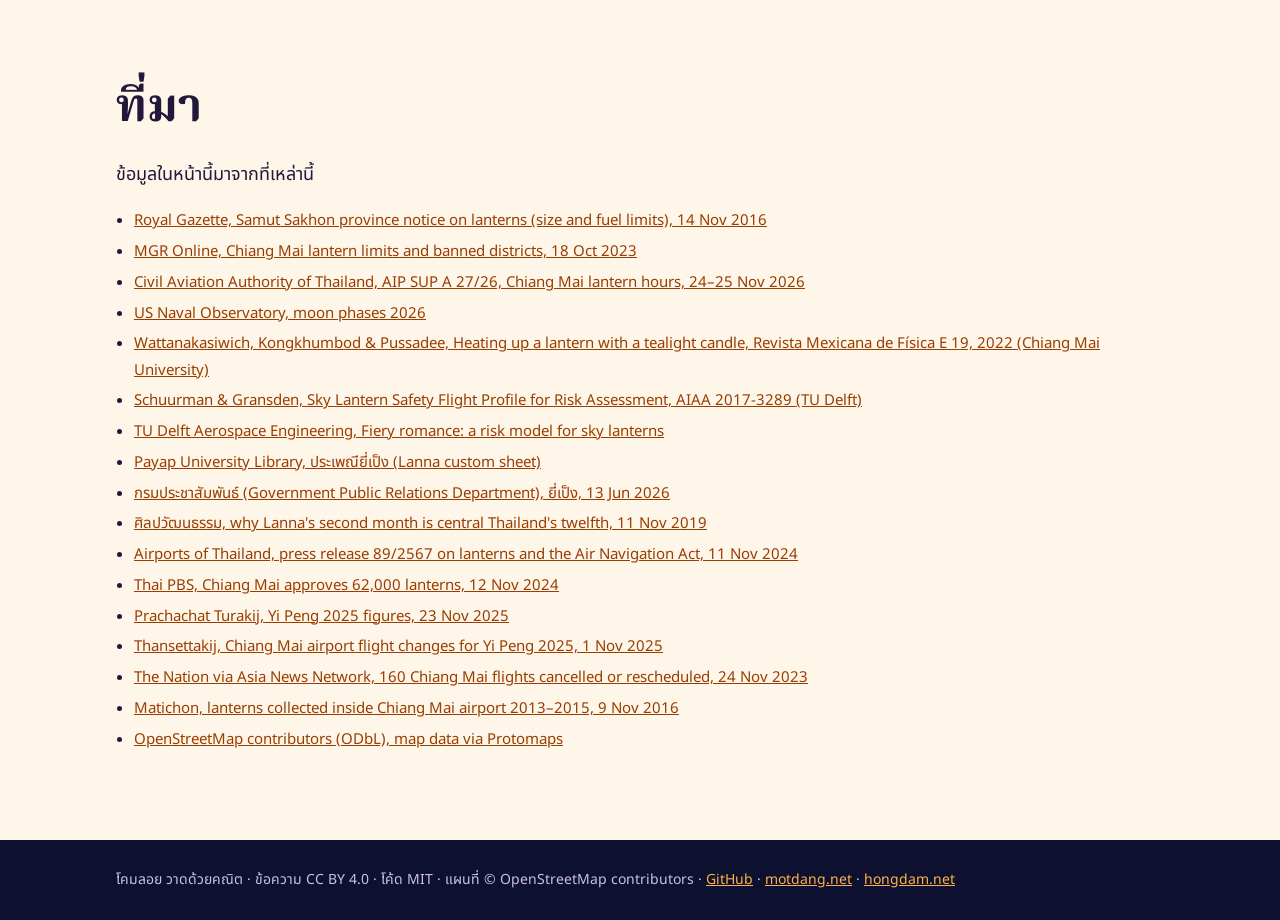
==== commit dbb989e2: "Share cards of its own for the GitHub copy, English and Thai Co-Authored-By: Claude Sonnet 5.5 <nore" ====
--- a/docs/th/index.html
+++ b/docs/th/index.html
@@ -8,12 +8,9 @@
 <link rel="canonical" href="https://motdang.net/sites/khom-loi/th/">
 <link rel="alternate" hreflang="en" href="https://motdang.net/sites/khom-loi/"><link rel="alternate" hreflang="th" href="https://motdang.net/sites/khom-loi/th/"><link rel="alternate" hreflang="x-default" href="https://motdang.net/sites/khom-loi/">
 <meta property="og:type" content="website"><meta property="og:site_name" content="Khom Loi, Drawn · โคมลอย วาดด้วยคณิต">
-<meta property="og:title" content="โคมลอย วาดด้วยคณิต"><meta property="og:description" content="ทำไมโคมลอยยี่เป็งถึงลอยขึ้น ลอยได้สูงแค่ไหน นานเท่าไร และลมพาไปตกที่ไหนในเชียงใหม่ วาดด้วยฟิสิกส์ของอากาศร้อน"><meta property="og:url" content="https://motdang.net/sites/khom-loi/th/">
-<meta property="og:image" content="https://motdang.net/sites/khom-loi/card.jpg"><meta property="og:image:secure_url" content="https://motdang.net/sites/khom-loi/card.jpg"><meta property="og:image:type" content="image/jpeg">
-<meta property="og:image:width" content="1200"><meta property="og:image:height" content="630">
-<meta property="og:image:alt" content="โคมลอยลอยขึ้นเหนือแม่น้ำปิงใต้พระจันทร์เต็มดวง วาดด้วยคณิต">
+<meta property="og:title" content="โคมลอย วาดด้วยคณิต"><meta property="og:description" content="ทำไมโคมลอยยี่เป็งถึงลอยขึ้น ลอยได้สูงแค่ไหน นานเท่าไร และลมพาไปตกที่ไหนในเชียงใหม่ วาดด้วยฟิสิกส์ของอากาศร้อน">
+<meta property="og:image" content="https://nanobotco.github.io/khom-loi/og/th.jpg"><meta property="og:image:width" content="1200"><meta property="og:image:height" content="630"><meta property="og:image:type" content="image/jpeg"><meta property="og:image:alt" content="Card: โคมลอย วาดด้วยคณิต, Khom Loi, Drawn"><meta name="twitter:card" content="summary_large_image"><meta name="twitter:image" content="https://nanobotco.github.io/khom-loi/og/th.jpg"><meta name="twitter:image:alt" content="Card: โคมลอย วาดด้วยคณิต, Khom Loi, Drawn"><meta property="og:url" content="https://motdang.net/sites/khom-loi/th/">
 <meta property="og:locale" content="th_TH"><meta property="og:locale:alternate" content="en_US">
-<meta name="twitter:card" content="summary_large_image"><meta name="twitter:image" content="https://motdang.net/sites/khom-loi/card.jpg">
 <link rel="icon" href="../icon.svg" type="image/svg+xml">
 <link rel="alternate" type="text/plain" href="https://motdang.net/sites/khom-loi/llms.txt" title="llms.txt">
 <link rel="preconnect" href="https://fonts.googleapis.com"><link rel="preconnect" href="https://fonts.gstatic.com" crossorigin>
